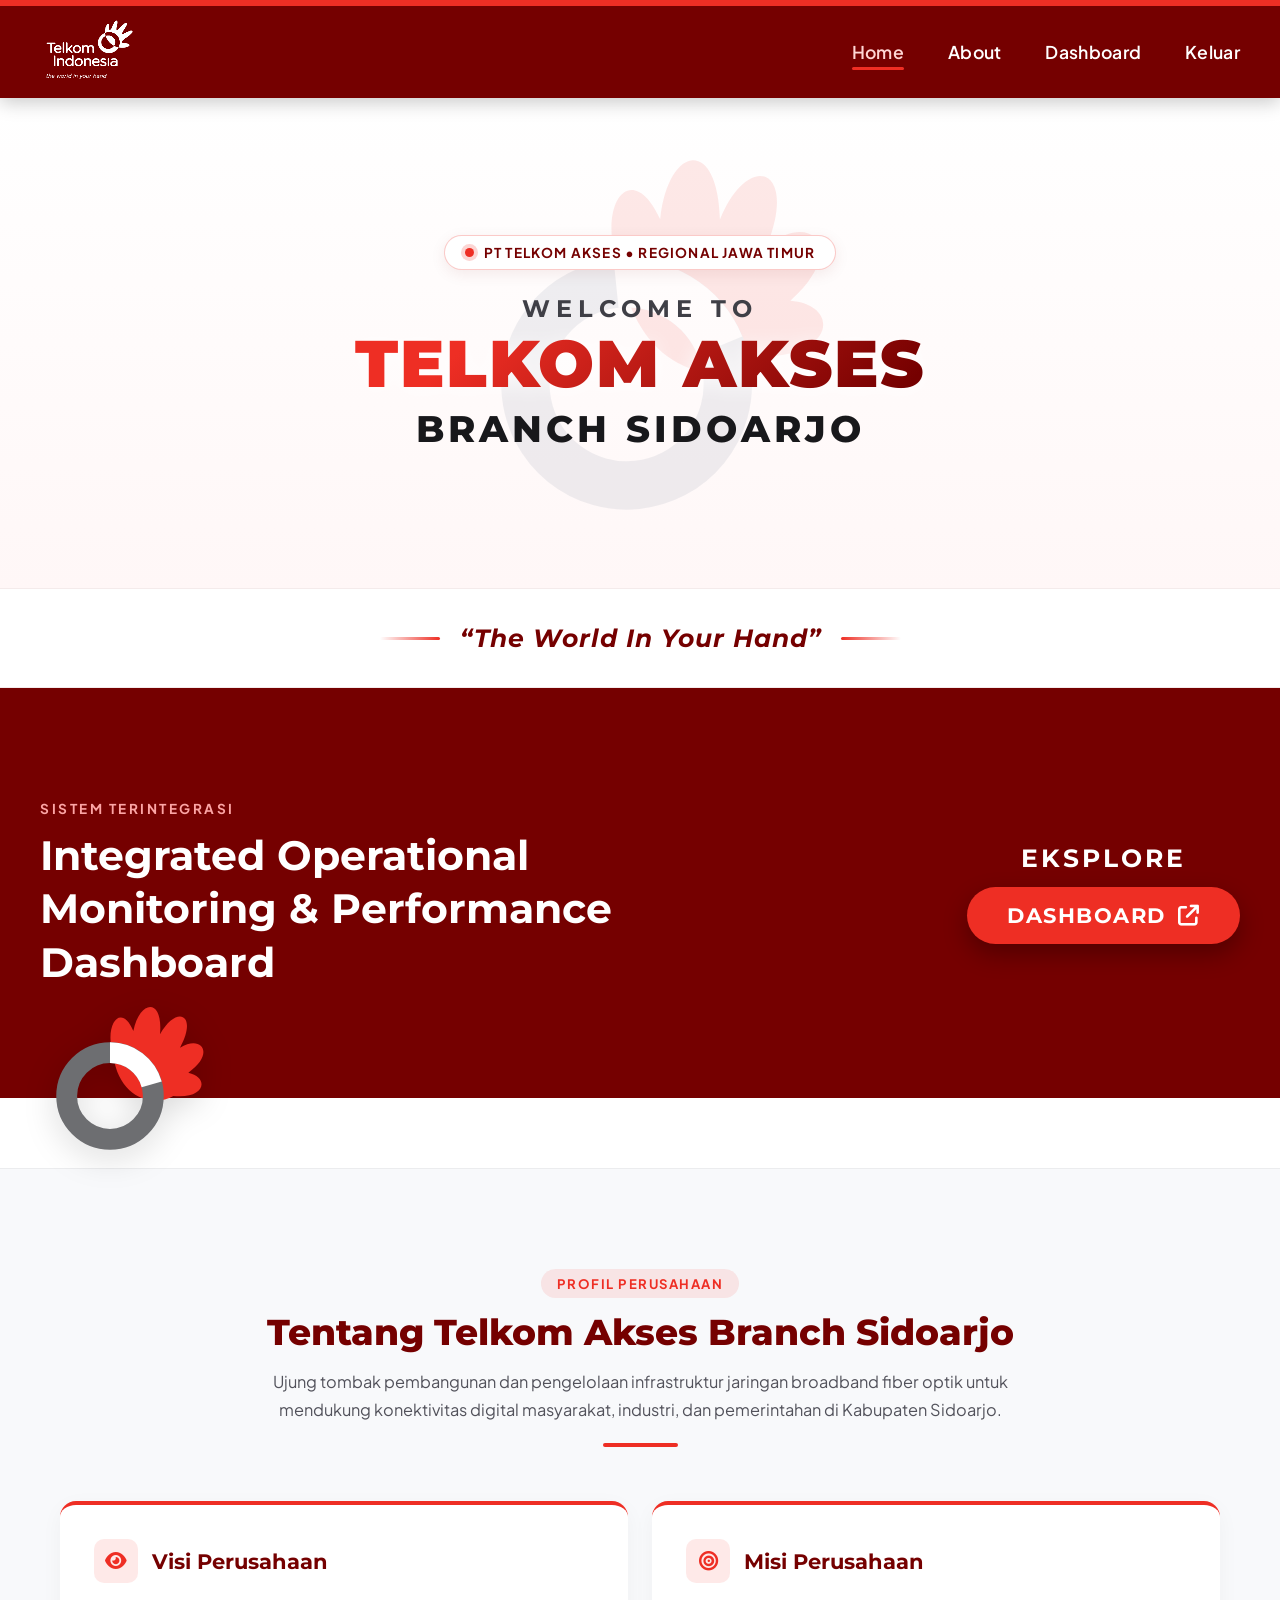
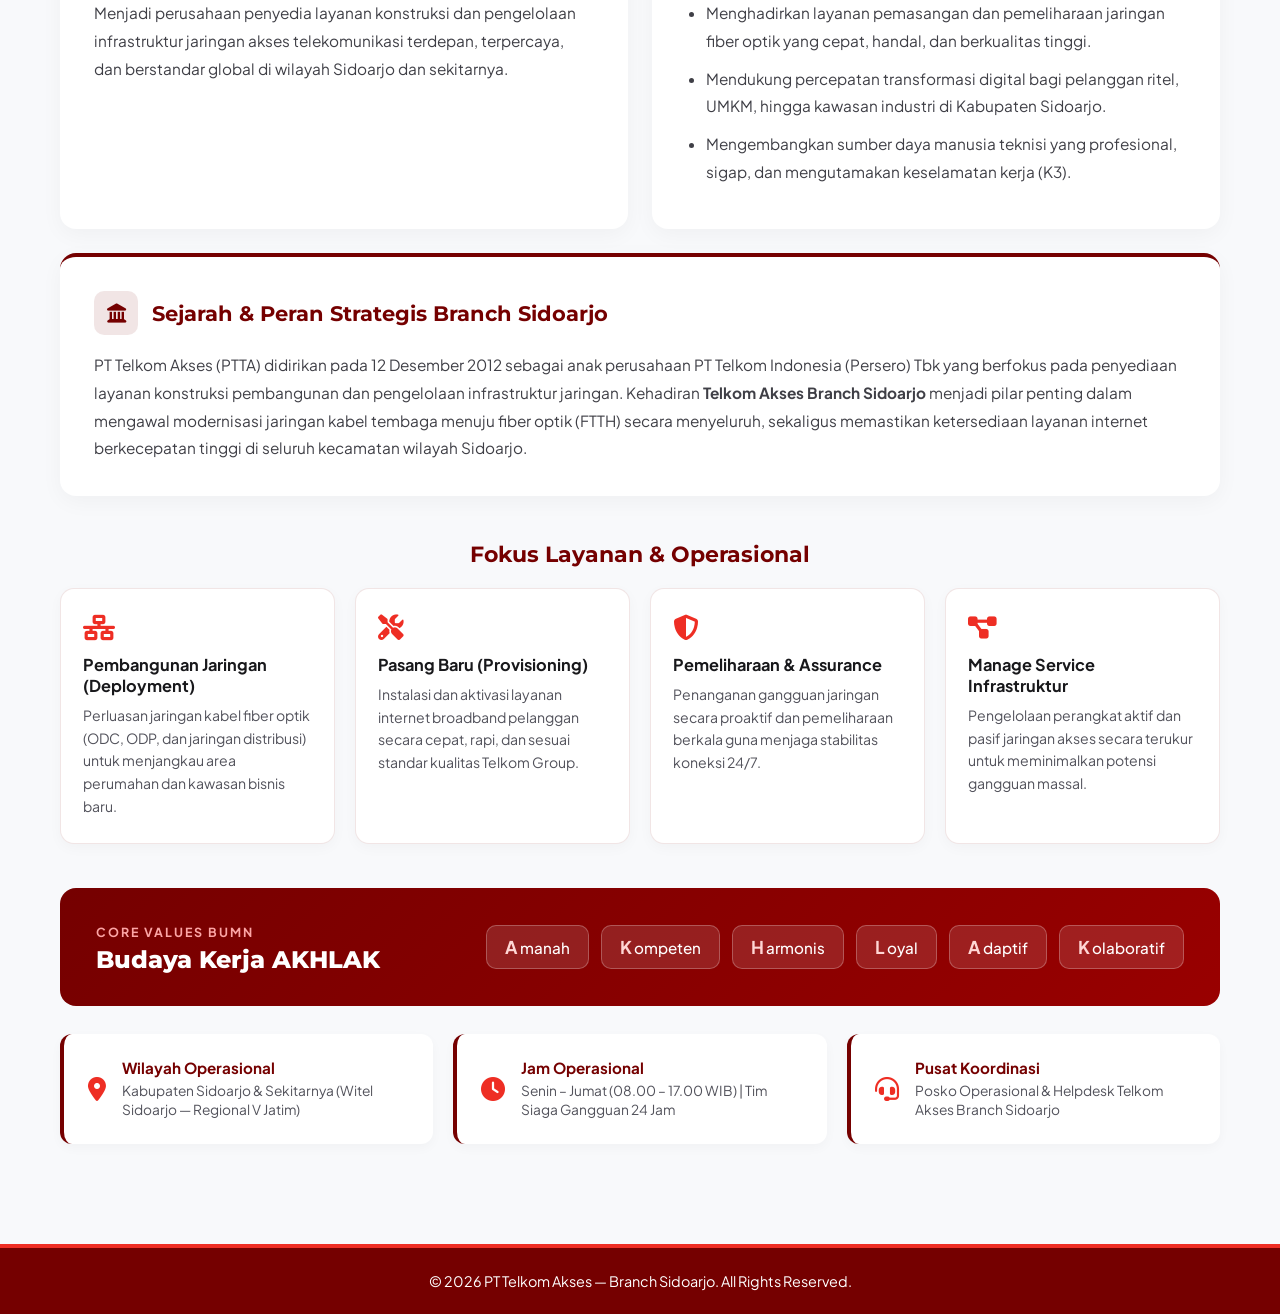
==== index.html @ b85f7bb0 "Add files via upload" ====
<!DOCTYPE html>
<html lang="id">
<head>
    <meta charset="UTF-8">
    <meta name="viewport" content="width=device-width, initial-scale=1.0">
    <title>Telkom Akses - Branch Sidoarjo</title>
    <!-- Kombinasi Font Modern & Tegas -->
    <link href="https://fonts.googleapis.com/css2?family=Montserrat:wght@600;700;800;900&family=Plus+Jakarta+Sans:ital,wght@0,400;0,500;0,600;0,700;1,500&display=swap" rel="stylesheet">
    <link rel="stylesheet" href="https://cdnjs.cloudflare.com/ajax/libs/font-awesome/6.4.0/css/all.min.css">
    <link rel="stylesheet" href="style.css">
</head>
<body>

    <!-- NAVBAR MAROON DENGAN LOGO LEBIH BESAR -->
    <header class="navbar">
        <div class="nav-container">
            <a href="#home" class="brand-logo">
                <img src="logo-putih.jpg" alt="Telkom Indonesia">
            </a>

            <nav class="nav-links">
                <a href="#home" class="nav-item active">Home</a>
                <a href="#about" class="nav-item">About</a>
                <a href="#dashboard" class="nav-item">Dashboard</a>
                <a href="#" class="nav-item btn-keluar" onclick="konfirmasiKeluar(event)">Keluar</a>
            </nav>
        </div>
    </header>

    <!-- BAGIAN 1: HOME (HERO LEBIH HIDUP + WATERMARK LOGO + SLOGAN ELEGAN) -->
    <section id="home" class="hero-section">
        <div class="hero-batik-banner">
            <!-- Latar Batik Cerah -->
            <div class="batik-light-bg"></div>
            
            <!-- Dekorasi Watermark Logo Telkom di Latar Belakang agar Tidak Sepi -->
            <div class="hero-bg-emblem" aria-hidden="true">
                <svg viewBox="0 0 200 200" xmlns="http://www.w3.org/2000/svg">
                    <path d="M95,70 C85,35 105,15 115,45 C122,12 145,10 142,48 C158,18 180,28 162,62 C185,48 198,68 170,88 C192,92 188,115 155,112 C135,125 100,115 95,70 Z" fill="#EE2E24"/>
                    <circle cx="92" cy="118" r="46" fill="none" stroke="#64748B" stroke-width="22"/>
                    <path d="M92,72 A46,46 0 0,1 136,105" fill="none" stroke="#FFFFFF" stroke-width="22"/>
                </svg>
            </div>

            <div class="hero-title-box">
                <div class="hero-pill">
                    <span class="pulse-dot"></span> PT TELKOM AKSES • REGIONAL JAWA TIMUR
                </div>
                <h1>
                    <span class="welcome-small">WELCOME TO</span>
                    <span class="company-main">TELKOM AKSES</span>
                    <span class="branch-sub">BRANCH SIDOARJO</span>
                </h1>
            </div>
        </div>

        <!-- Bar Slogan yang Lebih Berkarakter -->
        <div class="tagline-bar">
            <div class="tagline-wrapper">
                <span class="line-accent"></span>
                <p class="slogan-text">“The World In Your Hand”</p>
                <span class="line-accent"></span>
            </div>
        </div>
    </section>

    <!-- BAGIAN 2: BANNER DASHBOARD (TANPA KARTU BAWAH, SIAP DIPASANG LINK) -->
    <section id="dashboard" class="dashboard-wrapper">
        <div class="dashboard-banner">
            <div class="batik-dark-bg"></div>
            
            <div class="banner-content">
                <div class="banner-text">
                    <span class="banner-kicker">SISTEM TERINTEGRASI</span>
                    <h2>Integrated Operational<br>Monitoring &amp; Performance<br>Dashboard</h2>
                </div>

                <div class="banner-action">
                    <span class="eksplore-text">EKSPLORE</span>
                    <!-- Ganti href="#" dengan link dashboard tujuan kamu nanti -->
                    <a href="#" class="btn-dashboard-pill" onclick="klikDashboard(event)">
                        DASHBOARD <i class="fas fa-arrow-up-right-from-square"></i>
                    </a>
                </div>
            </div>

            <!-- Ikon Telkom Tanpa Background (Vektor Tajam & Transparan) -->
            <div class="floating-telkom-svg">
                <svg viewBox="0 0 210 200" xmlns="http://www.w3.org/2000/svg">
                    <!-- Jari-jari Merah -->
                    <path d="M88,78 C76,38 98,14 112,48 C120,10 148,8 144,52 C164,16 190,28 168,68 C195,52 210,76 178,98 C204,104 198,130 160,126 C135,140 95,128 88,78 Z" fill="#EE2E24"/>
                    <!-- Lingkaran Abu-abu -->
                    <circle cx="84" cy="126" r="52" fill="none" stroke="#6D6E71" stroke-width="25"/>
                    <!-- Lengkungan Putih di Bagian Irisan -->
                    <path d="M84,74 A52,52 0 0,1 134,112" fill="none" stroke="#FFFFFF" stroke-width="25"/>
                </svg>
            </div>
        </div>
    </section>

    <!-- BAGIAN 3: ABOUT (LEBIH LENGKAP & KAYA INFORMASI) -->
    <section id="about" class="about-section">
        <div class="about-container">
            <div class="about-header">
                <span class="sub-badge">PROFIL PERUSAHAAN</span>
                <h2>Tentang Telkom Akses Branch Sidoarjo</h2>
                <p class="about-lead">
                    Ujung tombak pembangunan dan pengelolaan infrastruktur jaringan broadband fiber optik untuk mendukung konektivitas digital masyarakat, industri, dan pemerintahan di Kabupaten Sidoarjo.
                </p>
                <div class="red-divider"></div>
            </div>

            <!-- Baris 1: Visi & Misi -->
            <div class="vm-grid">
                <div class="about-box">
                    <div class="box-title">
                        <div class="icon-circle"><i class="fas fa-eye"></i></div>
                        <h3>Visi Perusahaan</h3>
                    </div>
                    <p>
                        Menjadi perusahaan penyedia layanan konstruksi dan pengelolaan infrastruktur jaringan akses telekomunikasi terdepan, terpercaya, dan berstandar global di wilayah Sidoarjo dan sekitarnya.
                    </p>
                </div>

                <div class="about-box">
                    <div class="box-title">
                        <div class="icon-circle"><i class="fas fa-bullseye"></i></div>
                        <h3>Misi Perusahaan</h3>
                    </div>
                    <ul>
                        <li>Menghadirkan layanan pemasangan dan pemeliharaan jaringan fiber optik yang cepat, handal, dan berkualitas tinggi.</li>
                        <li>Mendukung percepatan transformasi digital bagi pelanggan ritel, UMKM, hingga kawasan industri di Kabupaten Sidoarjo.</li>
                        <li>Mengembangkan sumber daya manusia teknisi yang profesional, sigap, dan mengutamakan keselamatan kerja (K3).</li>
                    </ul>
                </div>
            </div>

            <!-- Baris 2: Sejarah Singkat -->
            <div class="about-box history-box">
                <div class="box-title">
                    <div class="icon-circle maroon-icon"><i class="fas fa-landmark"></i></div>
                    <h3>Sejarah &amp; Peran Strategis Branch Sidoarjo</h3>
                </div>
                <p>
                    PT Telkom Akses (PTTA) didirikan pada 12 Desember 2012 sebagai anak perusahaan PT Telkom Indonesia (Persero) Tbk yang berfokus pada penyediaan layanan konstruksi pembangunan dan pengelolaan infrastruktur jaringan. Kehadiran <strong>Telkom Akses Branch Sidoarjo</strong> menjadi pilar penting dalam mengawal modernisasi jaringan kabel tembaga menuju fiber optik (FTTH) secara menyeluruh, sekaligus memastikan ketersediaan layanan internet berkecepatan tinggi di seluruh kecamatan wilayah Sidoarjo.
                </p>
            </div>

            <!-- Baris 3: Fokus Layanan & Operasional (Tambahan Konten) -->
            <div class="services-section">
                <h3 class="sub-section-heading">Fokus Layanan &amp; Operasional</h3>
                <div class="services-grid">
                    <div class="service-card">
                        <i class="fas fa-network-wired"></i>
                        <h4>Pembangunan Jaringan (Deployment)</h4>
                        <p>Perluasan jaringan kabel fiber optik (ODC, ODP, dan jaringan distribusi) untuk menjangkau area perumahan dan kawasan bisnis baru.</p>
                    </div>
                    <div class="service-card">
                        <i class="fas fa-screwdriver-wrench"></i>
                        <h4>Pasang Baru (Provisioning)</h4>
                        <p>Instalasi dan aktivasi layanan internet broadband pelanggan secara cepat, rapi, dan sesuai standar kualitas Telkom Group.</p>
                    </div>
                    <div class="service-card">
                        <i class="fas fa-shield-halved"></i>
                        <h4>Pemeliharaan &amp; Assurance</h4>
                        <p>Penanganan gangguan jaringan secara proaktif dan pemeliharaan berkala guna menjaga stabilitas koneksi 24/7.</p>
                    </div>
                    <div class="service-card">
                        <i class="fas fa-diagram-project"></i>
                        <h4>Manage Service Infrastruktur</h4>
                        <p>Pengelolaan perangkat aktif dan pasif jaringan akses secara terukur untuk meminimalkan potensi gangguan massal.</p>
                    </div>
                </div>
            </div>

            <!-- Baris 4: Nilai Utama Budaya Kerja (AKHLAK) -->
            <div class="values-banner">
                <div class="values-title">
                    <span>CORE VALUES BUMN</span>
                    <h3>Budaya Kerja AKHLAK</h3>
                </div>
                <div class="akhlak-pills">
                    <div class="akhlak-item"><strong>A</strong>manah</div>
                    <div class="akhlak-item"><strong>K</strong>ompeten</div>
                    <div class="akhlak-item"><strong>H</strong>armonis</div>
                    <div class="akhlak-item"><strong>L</strong>oyal</div>
                    <div class="akhlak-item"><strong>A</strong>daptif</div>
                    <div class="akhlak-item"><strong>K</strong>olaboratif</div>
                </div>
            </div>

            <!-- Baris 5: Informasi Kantor Branch -->
            <div class="info-cards-row">
                <div class="info-mini-card">
                    <i class="fas fa-map-marker-alt"></i>
                    <div>
                        <h4>Wilayah Operasional</h4>
                        <p>Kabupaten Sidoarjo &amp; Sekitarnya (Witel Sidoarjo — Regional V Jatim)</p>
                    </div>
                </div>
                <div class="info-mini-card">
                    <i class="fas fa-clock"></i>
                    <div>
                        <h4>Jam Operasional</h4>
                        <p>Senin – Jumat (08.00 – 17.00 WIB) | Tim Siaga Gangguan 24 Jam</p>
                    </div>
                </div>
                <div class="info-mini-card">
                    <i class="fas fa-headset"></i>
                    <div>
                        <h4>Pusat Koordinasi</h4>
                        <p>Posko Operasional &amp; Helpdesk Telkom Akses Branch Sidoarjo</p>
                    </div>
                </div>
            </div>
        </div>
    </section>

    <!-- FOOTER -->
    <footer class="footer">
        <p>&copy; 2026 PT Telkom Akses — Branch Sidoarjo. All Rights Reserved.</p>
    </footer>

    <script src="script.js"></script>
</body>
</html>
---- style.css ----
:root {
    --merah-telkom: #EE2E24;
    --maroon-gelap: #750000;
    --putih: #FFFFFF;
    --hitam-teks: #18181B;
    --abu-bg: #F8F9FB;
}

* {
    margin: 0;
    padding: 0;
    box-sizing: border-box;
    font-family: 'Plus Jakarta Sans', sans-serif;
}

html {
    scroll-behavior: smooth;
}

body {
    background-color: var(--putih);
    color: var(--hitam-teks);
    overflow-x: hidden;
}

/* ================= NAVBAR (LOGO KIRI DIPERBESAR) ================= */
.navbar {
    position: fixed;
    top: 0;
    left: 0;
    width: 100%;
    height: 98px;
    background-color: var(--maroon-gelap);
    border-top: 6px solid var(--merah-telkom);
    z-index: 1000;
    box-shadow: 0 4px 18px rgba(0, 0, 0, 0.22);
}

.nav-container {
    max-width: 1320px;
    height: 100%;
    margin: 0 auto;
    padding: 0 40px;
    display: flex;
    justify-content: space-between;
    align-items: center;
}

.brand-logo img {
    height: 65px;             /* Sesuaikan tinggi logo di navbar */
    width: 140px;             /* Batasi lebar kotak logo */
    object-fit: cover;        /* Mengunci ukuran agar proporsional */
    object-position: left top;/* Mengambil sisi kiri atas (memotong bagian bawah/slogan) */
    display: block;
    mix-blend-mode: screen;
    filter: contrast(160%);
}

.brand-logo img {
    height: 76px;
    width: auto;
    display: block;
    mix-blend-mode: screen;
    filter: contrast(160%);
}

.nav-links {
    display: flex;
    align-items: center;
    gap: 44px;
}

.nav-item {
    text-decoration: none;
    color: var(--putih);
    font-size: 1.1rem;
    font-weight: 600;
    letter-spacing: 0.3px;
    transition: all 0.25s ease;
    position: relative;
}

.nav-item:hover,
.nav-item.active {
    color: #FFD6D4;
}

.nav-item.active::after {
    content: '';
    position: absolute;
    bottom: -7px;
    left: 0;
    width: 100%;
    height: 3px;
    background-color: var(--merah-telkom);
    border-radius: 2px;
}

/* ================= BAGIAN 1: HERO (LEBIH BERKARAKTER & TIDAK SEPI) ================= */
.hero-section {
    padding-top: 98px;
}

.hero-batik-banner {
    position: relative;
    width: 100%;
    min-height: 490px;
    display: flex;
    align-items: center;
    justify-content: center;
    text-align: center;
    background: linear-gradient(180deg, #FFFFFF 0%, #FFF7F7 100%);
    overflow: hidden;
    padding: 50px 24px;
}

/* Latar Batik Transparan */
.batik-light-bg {
    position: absolute;
    inset: 0;
    background-image: url('batik.jpg');
    background-size: 400px;
    background-repeat: repeat;
    opacity: 0.16;
    filter: sepia(100%) hue-rotate(-50deg) saturate(350%);
    pointer-events: none;
}

/* Watermark Ikon Telkom di Tengah Belakang Hero agar Tidak Sepi */
.hero-bg-emblem {
    position: absolute;
    width: 440px;
    height: 440px;
    opacity: 0.1;
    pointer-events: none;
    z-index: 1;
    transform: rotate(-6deg);
}

.hero-bg-emblem svg {
    width: 100%;
    height: 100%;
}

.hero-title-box {
    position: relative;
    z-index: 2;
    max-width: 920px;
}

.hero-pill {
    display: inline-flex;
    align-items: center;
    gap: 10px;
    background-color: var(--putih);
    border: 1.5px solid rgba(238, 46, 36, 0.25);
    color: var(--maroon-gelap);
    padding: 8px 20px;
    border-radius: 50px;
    font-size: 0.85rem;
    font-weight: 700;
    letter-spacing: 1.2px;
    margin-bottom: 24px;
    box-shadow: 0 4px 15px rgba(117, 0, 0, 0.08);
}

.pulse-dot {
    width: 9px;
    height: 9px;
    background-color: var(--merah-telkom);
    border-radius: 50%;
    box-shadow: 0 0 0 4px rgba(238, 46, 36, 0.2);
}

.hero-title-box h1 {
    display: flex;
    flex-direction: column;
    align-items: center;
    gap: 4px;
}

.welcome-small {
    font-family: 'Montserrat', sans-serif;
    font-size: 1.5rem;
    font-weight: 700;
    letter-spacing: 6px;
    color: #3F3F46;
}

.company-main {
    font-family: 'Montserrat', sans-serif;
    font-size: 4.1rem;
    font-weight: 900;
    letter-spacing: 2px;
    line-height: 1.1;
    background: linear-gradient(135deg, var(--merah-telkom) 20%, var(--maroon-gelap) 95%);
    -webkit-background-clip: text;
    background-clip: text;
    -webkit-text-fill-color: transparent;
    filter: drop-shadow(0 2px 10px rgba(255, 255, 255, 0.8));
}

.branch-sub {
    font-family: 'Montserrat', sans-serif;
    font-size: 2.3rem;
    font-weight: 800;
    letter-spacing: 4px;
    color: #18181B;
    margin-top: 2px;
}

/* Slogan Bar yang Lebih Stylish */
.tagline-bar {
    background-color: var(--putih);
    padding: 34px 20px;
    border-top: 1px solid rgba(117, 0, 0, 0.08);
    border-bottom: 1px solid rgba(117, 0, 0, 0.08);
}

.tagline-wrapper {
    display: flex;
    align-items: center;
    justify-content: center;
    gap: 20px;
}

.line-accent {
    width: 60px;
    height: 3px;
    background: linear-gradient(90deg, transparent, var(--merah-telkom));
    border-radius: 2px;
}

.line-accent:last-child {
    background: linear-gradient(90deg, var(--merah-telkom), transparent);
}

.slogan-text {
    font-family: 'Montserrat', sans-serif;
    font-size: 1.55rem;
    font-weight: 700;
    font-style: italic;
    color: var(--maroon-gelap);
    letter-spacing: 1px;
}

/* ================= BAGIAN 2: BANNER DASHBOARD (TANPA KARTU BAWAH) ================= */
.dashboard-wrapper {
    position: relative;
    background-color: var(--putih);
    padding-bottom: 70px;
}

.dashboard-banner {
    position: relative;
    width: 100%;
    min-height: 410px;
    background-color: var(--maroon-gelap);
    display: flex;
    align-items: center;
    padding: 60px 40px;
    overflow: visible;
}

.batik-dark-bg {
    position: absolute;
    inset: 0;
    background-image: url('batik.jpg');
    background-size: 420px;
    background-repeat: repeat;
    opacity: 0.22;
    filter: sepia(100%) hue-rotate(-50deg) saturate(500%) contrast(120%);
    mix-blend-mode: luminosity;
    pointer-events: none;
}

.banner-content {
    position: relative;
    z-index: 2;
    max-width: 1200px;
    width: 100%;
    margin: 0 auto;
    display: flex;
    justify-content: space-between;
    align-items: center;
    gap: 40px;
}

.banner-kicker {
    display: inline-block;
    color: #FCA5A5;
    font-size: 0.85rem;
    font-weight: 700;
    letter-spacing: 2.5px;
    margin-bottom: 12px;
}

.banner-text h2 {
    font-family: 'Montserrat', sans-serif;
    color: var(--putih);
    font-size: 2.55rem;
    font-weight: 700;
    line-height: 1.3;
}

.banner-action {
    display: flex;
    flex-direction: column;
    align-items: center;
    gap: 14px;
    flex-shrink: 0;
}

.eksplore-text {
    font-family: 'Montserrat', sans-serif;
    color: var(--putih);
    font-size: 1.55rem;
    font-weight: 700;
    letter-spacing: 3px;
}

.btn-dashboard-pill {
    text-decoration: none;
    background-color: var(--merah-telkom);
    color: var(--putih);
    padding: 16px 40px;
    border-radius: 50px;
    font-family: 'Montserrat', sans-serif;
    font-size: 1.3rem;
    font-weight: 700;
    letter-spacing: 1.5px;
    display: inline-flex;
    align-items: center;
    gap: 12px;
    box-shadow: 0 10px 25px rgba(0, 0, 0, 0.3);
    transition: transform 0.25s ease, background-color 0.25s ease;
}

.btn-dashboard-pill:hover {
    background-color: #ff3b30;
    transform: translateY(-3px) scale(1.03);
}

/* Ikon Telkom Tanpa Background (Vektor Tajam) */
.floating-telkom-svg {
    position: absolute;
    left: 40px;
    bottom: -68px;
    width: 175px;
    height: 175px;
    z-index: 5;
    pointer-events: none;
    filter: drop-shadow(0 8px 16px rgba(0, 0, 0, 0.15));
}

/* ================= BAGIAN 3: ABOUT (LENGKAP & TERSTRUKTUR) ================= */
.about-section {
    background-color: var(--abu-bg);
    padding: 100px 24px;
    border-top: 1px solid rgba(0, 0, 0, 0.05);
}

.about-container {
    max-width: 1160px;
    margin: 0 auto;
}

.about-header {
    text-align: center;
    margin-bottom: 54px;
}

.sub-badge {
    display: inline-block;
    background-color: rgba(238, 46, 36, 0.1);
    color: var(--merah-telkom);
    font-size: 0.82rem;
    font-weight: 700;
    padding: 6px 16px;
    border-radius: 50px;
    letter-spacing: 1.5px;
    margin-bottom: 12px;
}

.about-header h2 {
    font-family: 'Montserrat', sans-serif;
    font-size: 2.25rem;
    color: var(--maroon-gelap);
    font-weight: 800;
    margin-bottom: 14px;
}

.about-lead {
    max-width: 740px;
    margin: 0 auto;
    color: #52525B;
    font-size: 1.02rem;
    line-height: 1.7;
}

.red-divider {
    width: 75px;
    height: 4px;
    background-color: var(--merah-telkom);
    margin: 20px auto 0;
    border-radius: 2px;
}

.vm-grid {
    display: grid;
    grid-template-columns: repeat(2, 1fr);
    gap: 24px;
    margin-bottom: 24px;
}

.about-box {
    background-color: var(--putih);
    padding: 34px;
    border-radius: 16px;
    border-top: 4px solid var(--merah-telkom);
    box-shadow: 0 6px 22px rgba(0, 0, 0, 0.04);
}

.history-box {
    border-top-color: var(--maroon-gelap);
    margin-bottom: 44px;
}

.box-title {
    display: flex;
    align-items: center;
    gap: 14px;
    margin-bottom: 16px;
}

.icon-circle {
    width: 44px;
    height: 44px;
    border-radius: 10px;
    background-color: rgba(238, 46, 36, 0.1);
    color: var(--merah-telkom);
    display: flex;
    align-items: center;
    justify-content: center;
    font-size: 1.2rem;
    flex-shrink: 0;
}

.icon-circle.maroon-icon {
    background-color: rgba(117, 0, 0, 0.1);
    color: var(--maroon-gelap);
}

.box-title h3 {
    font-family: 'Montserrat', sans-serif;
    font-size: 1.3rem;
    font-weight: 700;
    color: var(--maroon-gelap);
}

.about-box p,
.about-box ul {
    color: #3F3F46;
    line-height: 1.8;
    font-size: 0.96rem;
}

.about-box ul {
    padding-left: 20px;
}

.about-box ul li {
    margin-bottom: 10px;
}

/* Fokus Layanan */
.services-section {
    margin-bottom: 44px;
}

.sub-section-heading {
    font-family: 'Montserrat', sans-serif;
    font-size: 1.4rem;
    font-weight: 700;
    color: var(--maroon-gelap);
    margin-bottom: 20px;
    text-align: center;
}

.services-grid {
    display: grid;
    grid-template-columns: repeat(4, 1fr);
    gap: 20px;
}

.service-card {
    background-color: var(--putih);
    padding: 26px 22px;
    border-radius: 14px;
    border: 1px solid rgba(117, 0, 0, 0.1);
    box-shadow: 0 4px 14px rgba(0, 0, 0, 0.03);
    transition: transform 0.25s ease, border-color 0.25s ease;
}

.service-card:hover {
    transform: translateY(-5px);
    border-color: var(--merah-telkom);
}

.service-card i {
    font-size: 1.6rem;
    color: var(--merah-telkom);
    margin-bottom: 14px;
}

.service-card h4 {
    font-size: 1.02rem;
    font-weight: 700;
    color: var(--hitam-teks);
    margin-bottom: 8px;
}

.service-card p {
    font-size: 0.88rem;
    color: #52525B;
    line-height: 1.6;
}

/* Banner Nilai Budaya AKHLAK */
.values-banner {
    background: linear-gradient(135deg, var(--maroon-gelap) 0%, #990000 100%);
    border-radius: 16px;
    padding: 32px 36px;
    margin-bottom: 28px;
    display: flex;
    justify-content: space-between;
    align-items: center;
    flex-wrap: wrap;
    gap: 24px;
    color: var(--putih);
}

.values-title span {
    font-size: 0.78rem;
    font-weight: 700;
    letter-spacing: 2px;
    color: #FCA5A5;
}

.values-title h3 {
    font-family: 'Montserrat', sans-serif;
    font-size: 1.5rem;
    font-weight: 800;
    margin-top: 4px;
}

.akhlak-pills {
    display: flex;
    flex-wrap: wrap;
    gap: 12px;
}

.akhlak-item {
    background-color: rgba(255, 255, 255, 0.12);
    border: 1px solid rgba(255, 255, 255, 0.25);
    padding: 10px 18px;
    border-radius: 10px;
    font-size: 0.95rem;
    font-weight: 500;
}

.akhlak-item strong {
    color: #FFD6D4;
    font-size: 1.1rem;
    margin-right: 2px;
}

/* Info Kantor */
.info-cards-row {
    display: grid;
    grid-template-columns: repeat(3, 1fr);
    gap: 20px;
}

.info-mini-card {
    background-color: var(--putih);
    padding: 24px;
    border-radius: 12px;
    display: flex;
    align-items: center;
    gap: 16px;
    border-left: 4px solid var(--maroon-gelap);
    box-shadow: 0 4px 12px rgba(0, 0, 0, 0.03);
}

.info-mini-card i {
    font-size: 1.5rem;
    color: var(--merah-telkom);
}

.info-mini-card h4 {
    font-size: 0.95rem;
    color: var(--maroon-gelap);
    margin-bottom: 4px;
}

.info-mini-card p {
    font-size: 0.86rem;
    color: #52525B;
    line-height: 1.4;
}

/* ================= FOOTER ================= */
.footer {
    background-color: var(--maroon-gelap);
    color: var(--putih);
    text-align: center;
    padding: 24px;
    font-size: 0.9rem;
    border-top: 4px solid var(--merah-telkom);
}

/* ================= RESPONSIVE LAYAR KECIL ================= */
@media (max-width: 960px) {
    .services-grid {
        grid-template-columns: repeat(2, 1fr);
    }
}

@media (max-width: 768px) {
    .navbar {
        height: 80px;
    }
    .brand-logo img {
        height: 54px;
    }
    .nav-container {
        padding: 0 20px;
    }
    .nav-links {
        gap: 18px;
    }
    .nav-item {
        font-size: 0.92rem;
    }
    .hero-section {
        padding-top: 80px;
    }
    .welcome-small {
        font-size: 1.1rem;
    }
    .company-main {
        font-size: 2.5rem;
    }
    .branch-sub {
        font-size: 1.4rem;
    }
    .banner-content {
        flex-direction: column;
        text-align: center;
    }
    .banner-text h2 {
        font-size: 1.8rem;
    }
    .floating-telkom-svg {
        width: 115px;
        height: 115px;
        bottom: -45px;
        left: 20px;
    }
    .vm-grid,
    .services-grid,
    .info-cards-row {
        grid-template-columns: 1fr;
    }
}
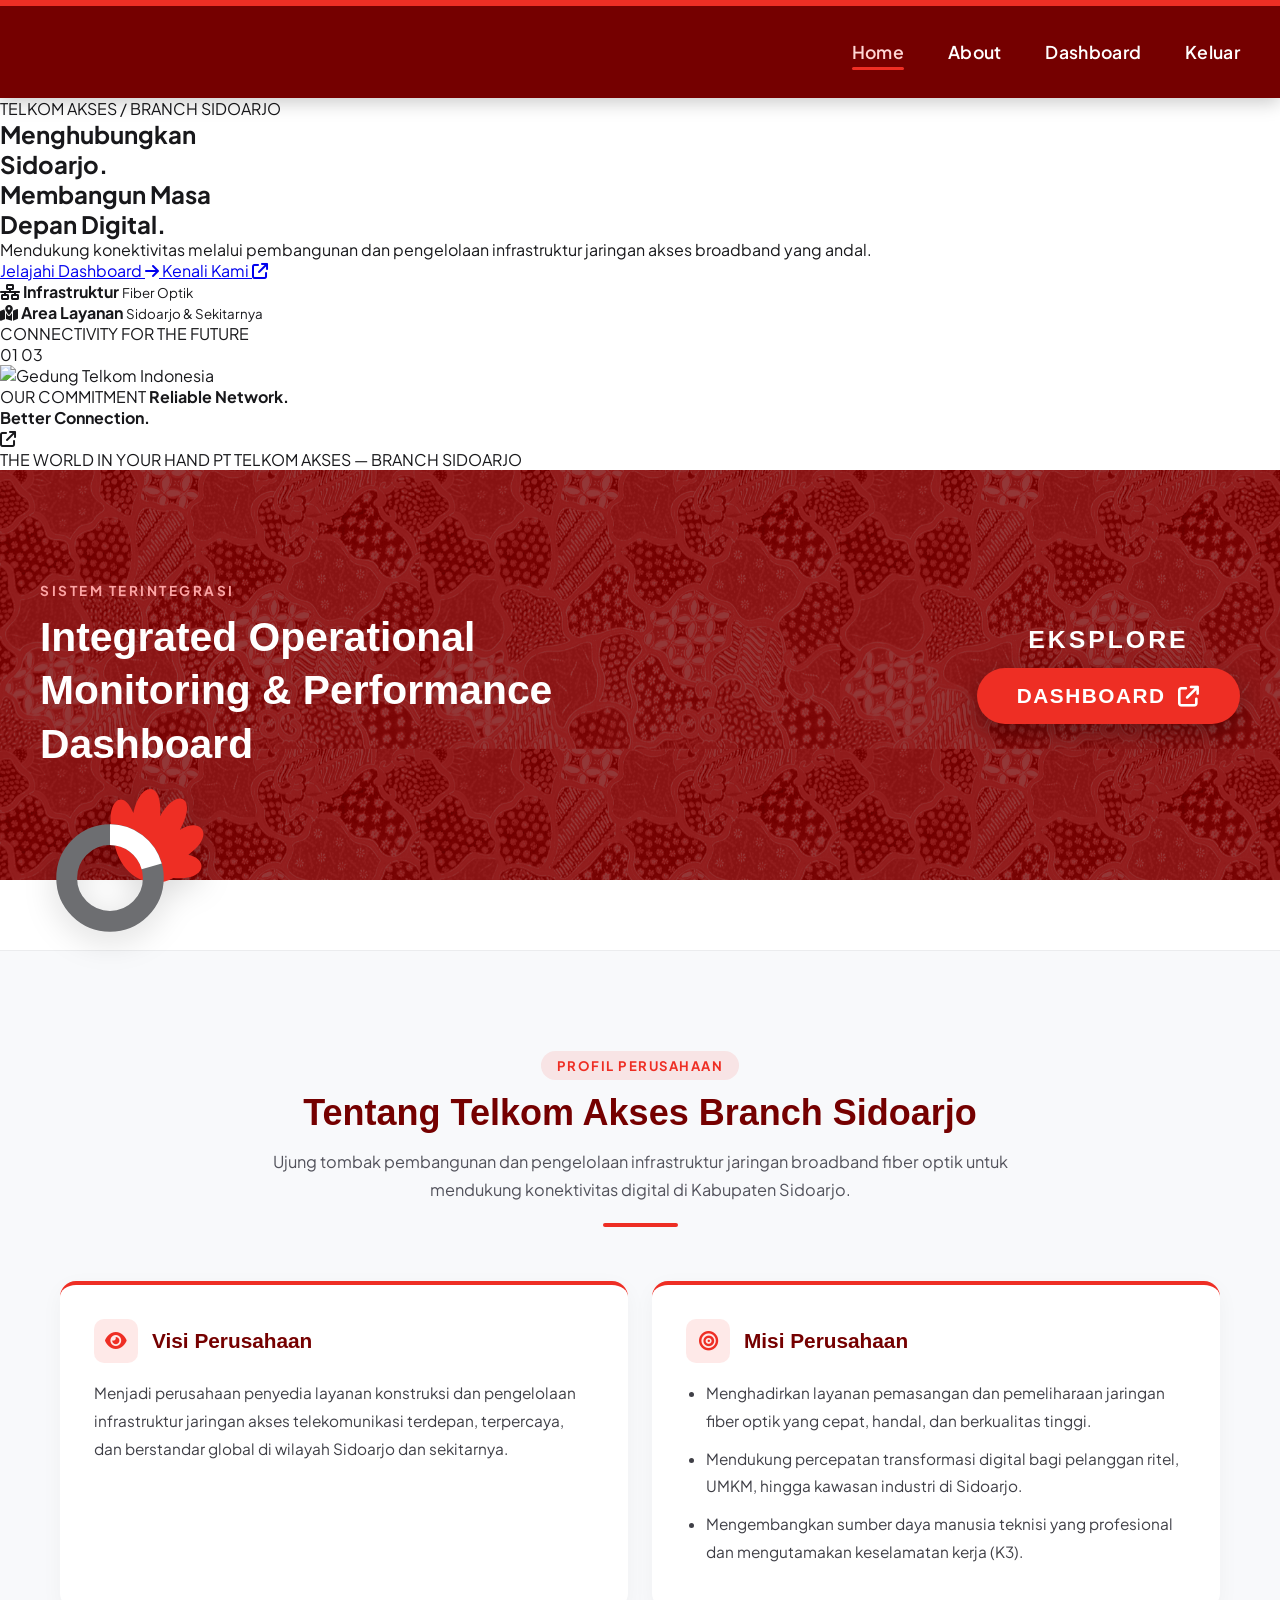
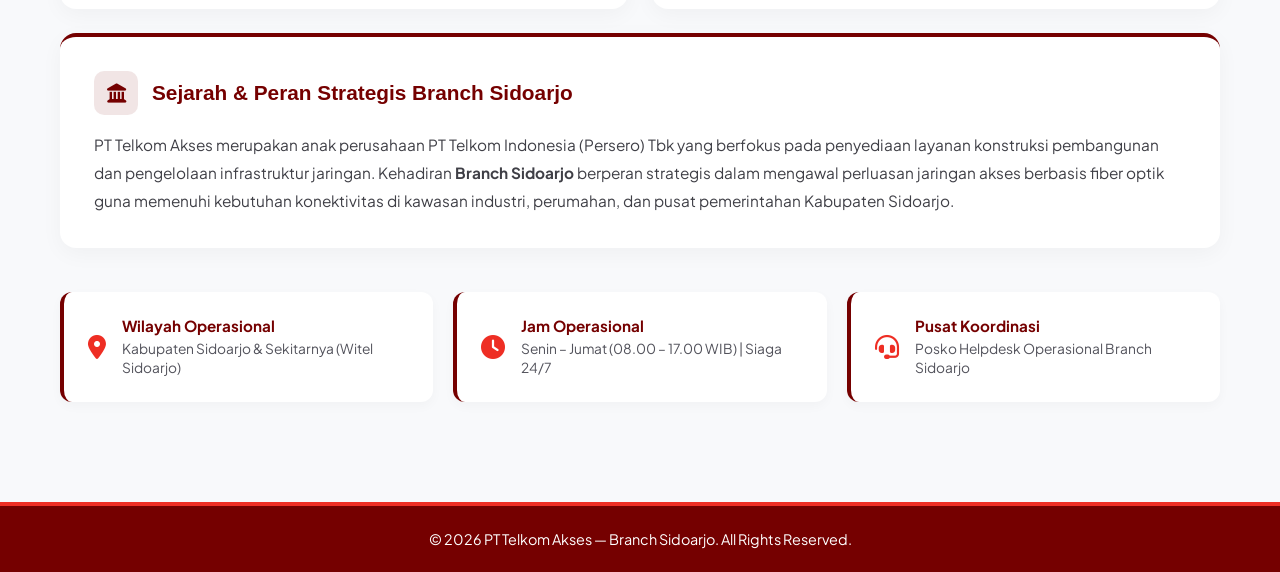
==== commit 33055b2a: "index.html" ====
--- a/index.html
+++ b/index.html
@@ -1,226 +1,403 @@
+
 <!DOCTYPE html>
 <html lang="id">
 <head>
     <meta charset="UTF-8">
     <meta name="viewport" content="width=device-width, initial-scale=1.0">
     <title>Telkom Akses - Branch Sidoarjo</title>
-    <!-- Kombinasi Font Modern & Tegas -->
-    <link href="https://fonts.googleapis.com/css2?family=Montserrat:wght@600;700;800;900&family=Plus+Jakarta+Sans:ital,wght@0,400;0,500;0,600;0,700;1,500&display=swap" rel="stylesheet">
+
+    <link href="https://fonts.googleapis.com/css2?family=Plus+Jakarta+Sans:wght@400;500;600;700;800&display=swap" rel="stylesheet">
+
     <link rel="stylesheet" href="https://cdnjs.cloudflare.com/ajax/libs/font-awesome/6.4.0/css/all.min.css">
+
     <link rel="stylesheet" href="style.css">
 </head>
+
 <body>
 
-    <!-- NAVBAR MAROON DENGAN LOGO LEBIH BESAR -->
-    <header class="navbar">
-        <div class="nav-container">
-            <a href="#home" class="brand-logo">
-                <img src="logo-putih.jpg" alt="Telkom Indonesia">
-            </a>
-
-            <nav class="nav-links">
-                <a href="#home" class="nav-item active">Home</a>
-                <a href="#about" class="nav-item">About</a>
-                <a href="#dashboard" class="nav-item">Dashboard</a>
-                <a href="#" class="nav-item btn-keluar" onclick="konfirmasiKeluar(event)">Keluar</a>
-            </nav>
-        </div>
-    </header>
-
-    <!-- BAGIAN 1: HOME (HERO LEBIH HIDUP + WATERMARK LOGO + SLOGAN ELEGAN) -->
-    <section id="home" class="hero-section">
-        <div class="hero-batik-banner">
-            <!-- Latar Batik Cerah -->
-            <div class="batik-light-bg"></div>
-            
-            <!-- Dekorasi Watermark Logo Telkom di Latar Belakang agar Tidak Sepi -->
-            <div class="hero-bg-emblem" aria-hidden="true">
-                <svg viewBox="0 0 200 200" xmlns="http://www.w3.org/2000/svg">
-                    <path d="M95,70 C85,35 105,15 115,45 C122,12 145,10 142,48 C158,18 180,28 162,62 C185,48 198,68 170,88 C192,92 188,115 155,112 C135,125 100,115 95,70 Z" fill="#EE2E24"/>
-                    <circle cx="92" cy="118" r="46" fill="none" stroke="#64748B" stroke-width="22"/>
-                    <path d="M92,72 A46,46 0 0,1 136,105" fill="none" stroke="#FFFFFF" stroke-width="22"/>
-                </svg>
-            </div>
-
-            <div class="hero-title-box">
-                <div class="hero-pill">
-                    <span class="pulse-dot"></span> PT TELKOM AKSES • REGIONAL JAWA TIMUR
-                </div>
-                <h1>
-                    <span class="welcome-small">WELCOME TO</span>
-                    <span class="company-main">TELKOM AKSES</span>
-                    <span class="branch-sub">BRANCH SIDOARJO</span>
-                </h1>
-            </div>
-        </div>
-
-        <!-- Bar Slogan yang Lebih Berkarakter -->
-        <div class="tagline-bar">
-            <div class="tagline-wrapper">
-                <span class="line-accent"></span>
-                <p class="slogan-text">“The World In Your Hand”</p>
-                <span class="line-accent"></span>
-            </div>
-        </div>
-    </section>
-
-    <!-- BAGIAN 2: BANNER DASHBOARD (TANPA KARTU BAWAH, SIAP DIPASANG LINK) -->
-    <section id="dashboard" class="dashboard-wrapper">
-        <div class="dashboard-banner">
-            <div class="batik-dark-bg"></div>
-            
-            <div class="banner-content">
-                <div class="banner-text">
-                    <span class="banner-kicker">SISTEM TERINTEGRASI</span>
-                    <h2>Integrated Operational<br>Monitoring &amp; Performance<br>Dashboard</h2>
-                </div>
-
-                <div class="banner-action">
-                    <span class="eksplore-text">EKSPLORE</span>
-                    <!-- Ganti href="#" dengan link dashboard tujuan kamu nanti -->
-                    <a href="#" class="btn-dashboard-pill" onclick="klikDashboard(event)">
-                        DASHBOARD <i class="fas fa-arrow-up-right-from-square"></i>
-                    </a>
-                </div>
-            </div>
-
-            <!-- Ikon Telkom Tanpa Background (Vektor Tajam & Transparan) -->
-            <div class="floating-telkom-svg">
-                <svg viewBox="0 0 210 200" xmlns="http://www.w3.org/2000/svg">
-                    <!-- Jari-jari Merah -->
-                    <path d="M88,78 C76,38 98,14 112,48 C120,10 148,8 144,52 C164,16 190,28 168,68 C195,52 210,76 178,98 C204,104 198,130 160,126 C135,140 95,128 88,78 Z" fill="#EE2E24"/>
-                    <!-- Lingkaran Abu-abu -->
-                    <circle cx="84" cy="126" r="52" fill="none" stroke="#6D6E71" stroke-width="25"/>
-                    <!-- Lengkungan Putih di Bagian Irisan -->
-                    <path d="M84,74 A52,52 0 0,1 134,112" fill="none" stroke="#FFFFFF" stroke-width="25"/>
-                </svg>
-            </div>
-        </div>
-    </section>
-
-    <!-- BAGIAN 3: ABOUT (LEBIH LENGKAP & KAYA INFORMASI) -->
-    <section id="about" class="about-section">
-        <div class="about-container">
-            <div class="about-header">
-                <span class="sub-badge">PROFIL PERUSAHAAN</span>
-                <h2>Tentang Telkom Akses Branch Sidoarjo</h2>
-                <p class="about-lead">
-                    Ujung tombak pembangunan dan pengelolaan infrastruktur jaringan broadband fiber optik untuk mendukung konektivitas digital masyarakat, industri, dan pemerintahan di Kabupaten Sidoarjo.
+<!-- NAVBAR -->
+<header class="navbar">
+    <div class="nav-container">
+
+        <a href="#home" class="brand-logo-cropped" aria-label="Telkom Indonesia"></a>
+
+        <nav class="nav-links">
+            <a href="#home" class="nav-item active">Home</a>
+            <a href="#about" class="nav-item">About</a>
+            <a href="#dashboard" class="nav-item">Dashboard</a>
+            <a href="#" class="nav-item btn-keluar" onclick="konfirmasiKeluar(event)">Keluar</a>
+        </nav>
+
+    </div>
+</header>
+
+<!-- HOME / HERO -->
+<section id="home" class="hero-section">
+
+    <div class="hero-batik-bg"></div>
+    <div class="hero-orb hero-orb-one"></div>
+    <div class="hero-orb hero-orb-two"></div>
+
+    <div class="hero-main">
+
+        <!-- TEXT LEFT -->
+        <div class="hero-copy">
+
+            <div class="hero-eyebrow">
+                <span class="eyebrow-dot"></span>
+                TELKOM AKSES
+                <span class="eyebrow-divider">/</span>
+                BRANCH SIDOARJO
+            </div>
+
+            <h1 class="hero-title">
+                Menghubungkan<br>
+                <span class="hero-title-red">Sidoarjo.</span><br>
+                Membangun Masa<br class="desktop-break">
+                Depan Digital.
+            </h1>
+
+            <p class="hero-description">
+                Mendukung konektivitas melalui pembangunan dan
+                pengelolaan infrastruktur jaringan akses broadband
+                yang andal.
+            </p>
+
+            <div class="hero-actions">
+
+                <a href="#dashboard" class="hero-btn-primary">
+                    Jelajahi Dashboard
+                    <i class="fas fa-arrow-right"></i>
+                </a>
+
+                <a href="#about" class="hero-btn-secondary">
+                    Kenali Kami
+                    <i class="fas fa-arrow-up-right-from-square"></i>
+                </a>
+
+            </div>
+
+            <div class="hero-highlights">
+
+                <div class="hero-highlight">
+                    <span class="highlight-icon">
+                        <i class="fas fa-network-wired"></i>
+                    </span>
+
+                    <span>
+                        <strong>Infrastruktur</strong>
+                        <small>Fiber Optik</small>
+                    </span>
+                </div>
+
+                <span class="highlight-separator"></span>
+
+                <div class="hero-highlight">
+                    <span class="highlight-icon">
+                        <i class="fas fa-map-location-dot"></i>
+                    </span>
+
+                    <span>
+                        <strong>Area Layanan</strong>
+                        <small>Sidoarjo &amp; Sekitarnya</small>
+                    </span>
+                </div>
+
+            </div>
+
+        </div>
+
+        <!-- BUILDING RIGHT -->
+        <div class="hero-visual">
+
+            <div class="visual-top-label">
+                <span class="visual-label-mark"></span>
+                CONNECTIVITY FOR THE FUTURE
+            </div>
+
+            <div class="visual-index">
+                01 <span></span> 03
+            </div>
+
+            <div class="building-frame">
+                <img src="gedung-telkom.jpg"
+                     alt="Gedung Telkom Indonesia">
+            </div>
+
+            <div class="visual-caption">
+
+                <div>
+                    <span class="caption-overline">
+                        OUR COMMITMENT
+                    </span>
+
+                    <strong>
+                        Reliable Network.<br>
+                        Better Connection.
+                    </strong>
+                </div>
+
+                <span class="caption-arrow">
+                    <i class="fas fa-arrow-up-right-from-square"></i>
+                </span>
+
+            </div>
+
+        </div>
+
+    </div>
+
+    <!-- BOTTOM LINE -->
+    <div class="hero-bottomline">
+
+        <span class="bottomline-rule"></span>
+
+        <span>THE WORLD IN YOUR HAND</span>
+
+        <span class="bottomline-note">
+            PT TELKOM AKSES — BRANCH SIDOARJO
+        </span>
+
+    </div>
+
+</section>
+
+<!-- DASHBOARD -->
+<section id="dashboard" class="dashboard-wrapper">
+
+    <div class="dashboard-banner">
+
+        <div class="batik-dark-bg"></div>
+
+        <div class="banner-content">
+
+            <div class="banner-text">
+
+                <span class="banner-kicker">
+                    SISTEM TERINTEGRASI
+                </span>
+
+                <h2>
+                    Integrated Operational<br>
+                    Monitoring &amp; Performance<br>
+                    Dashboard
+                </h2>
+
+            </div>
+
+            <div class="banner-action">
+
+                <span class="eksplore-text">
+                    EKSPLORE
+                </span>
+
+                <a href="#" class="btn-dashboard-pill"
+                   onclick="klikDashboard(event)">
+
+                    DASHBOARD
+                    <i class="fas fa-arrow-up-right-from-square"></i>
+
+                </a>
+
+            </div>
+
+        </div>
+
+        <div class="floating-telkom-svg">
+
+            <svg viewBox="0 0 210 200"
+                 xmlns="http://www.w3.org/2000/svg">
+
+                <path d="M88,78 C76,38 98,14 112,48 C120,10 148,8 144,52 C164,16 190,28 168,68 C195,52 210,76 178,98 C204,104 198,130 160,126 C135,140 95,128 88,78 Z"
+                      fill="#EE2E24"/>
+
+                <circle cx="84" cy="126" r="52"
+                        fill="none"
+                        stroke="#6D6E71"
+                        stroke-width="25"/>
+
+                <path d="M84,74 A52,52 0 0,1 134,112"
+                      fill="none"
+                      stroke="#FFFFFF"
+                      stroke-width="25"/>
+
+            </svg>
+
+        </div>
+
+    </div>
+
+</section>
+
+<!-- ABOUT -->
+<section id="about" class="about-section">
+
+    <div class="about-container">
+
+        <div class="about-header">
+
+            <span class="sub-badge">
+                PROFIL PERUSAHAAN
+            </span>
+
+            <h2>
+                Tentang Telkom Akses Branch Sidoarjo
+            </h2>
+
+            <p class="about-lead">
+                Ujung tombak pembangunan dan pengelolaan
+                infrastruktur jaringan broadband fiber optik
+                untuk mendukung konektivitas digital di
+                Kabupaten Sidoarjo.
+            </p>
+
+            <div class="red-divider"></div>
+
+        </div>
+
+        <div class="vm-grid">
+
+            <div class="about-box">
+
+                <div class="box-title">
+
+                    <div class="icon-circle">
+                        <i class="fas fa-eye"></i>
+                    </div>
+
+                    <h3>Visi Perusahaan</h3>
+
+                </div>
+
+                <p>
+                    Menjadi perusahaan penyedia layanan konstruksi
+                    dan pengelolaan infrastruktur jaringan akses
+                    telekomunikasi terdepan, terpercaya, dan
+                    berstandar global di wilayah Sidoarjo
+                    dan sekitarnya.
                 </p>
-                <div class="red-divider"></div>
-            </div>
-
-            <!-- Baris 1: Visi & Misi -->
-            <div class="vm-grid">
-                <div class="about-box">
-                    <div class="box-title">
-                        <div class="icon-circle"><i class="fas fa-eye"></i></div>
-                        <h3>Visi Perusahaan</h3>
+
+            </div>
+
+            <div class="about-box">
+
+                <div class="box-title">
+
+                    <div class="icon-circle">
+                        <i class="fas fa-bullseye"></i>
                     </div>
-                    <p>
-                        Menjadi perusahaan penyedia layanan konstruksi dan pengelolaan infrastruktur jaringan akses telekomunikasi terdepan, terpercaya, dan berstandar global di wilayah Sidoarjo dan sekitarnya.
-                    </p>
-                </div>
-
-                <div class="about-box">
-                    <div class="box-title">
-                        <div class="icon-circle"><i class="fas fa-bullseye"></i></div>
-                        <h3>Misi Perusahaan</h3>
-                    </div>
-                    <ul>
-                        <li>Menghadirkan layanan pemasangan dan pemeliharaan jaringan fiber optik yang cepat, handal, dan berkualitas tinggi.</li>
-                        <li>Mendukung percepatan transformasi digital bagi pelanggan ritel, UMKM, hingga kawasan industri di Kabupaten Sidoarjo.</li>
-                        <li>Mengembangkan sumber daya manusia teknisi yang profesional, sigap, dan mengutamakan keselamatan kerja (K3).</li>
-                    </ul>
-                </div>
-            </div>
-
-            <!-- Baris 2: Sejarah Singkat -->
-            <div class="about-box history-box">
-                <div class="box-title">
-                    <div class="icon-circle maroon-icon"><i class="fas fa-landmark"></i></div>
-                    <h3>Sejarah &amp; Peran Strategis Branch Sidoarjo</h3>
-                </div>
-                <p>
-                    PT Telkom Akses (PTTA) didirikan pada 12 Desember 2012 sebagai anak perusahaan PT Telkom Indonesia (Persero) Tbk yang berfokus pada penyediaan layanan konstruksi pembangunan dan pengelolaan infrastruktur jaringan. Kehadiran <strong>Telkom Akses Branch Sidoarjo</strong> menjadi pilar penting dalam mengawal modernisasi jaringan kabel tembaga menuju fiber optik (FTTH) secara menyeluruh, sekaligus memastikan ketersediaan layanan internet berkecepatan tinggi di seluruh kecamatan wilayah Sidoarjo.
-                </p>
-            </div>
-
-            <!-- Baris 3: Fokus Layanan & Operasional (Tambahan Konten) -->
-            <div class="services-section">
-                <h3 class="sub-section-heading">Fokus Layanan &amp; Operasional</h3>
-                <div class="services-grid">
-                    <div class="service-card">
-                        <i class="fas fa-network-wired"></i>
-                        <h4>Pembangunan Jaringan (Deployment)</h4>
-                        <p>Perluasan jaringan kabel fiber optik (ODC, ODP, dan jaringan distribusi) untuk menjangkau area perumahan dan kawasan bisnis baru.</p>
-                    </div>
-                    <div class="service-card">
-                        <i class="fas fa-screwdriver-wrench"></i>
-                        <h4>Pasang Baru (Provisioning)</h4>
-                        <p>Instalasi dan aktivasi layanan internet broadband pelanggan secara cepat, rapi, dan sesuai standar kualitas Telkom Group.</p>
-                    </div>
-                    <div class="service-card">
-                        <i class="fas fa-shield-halved"></i>
-                        <h4>Pemeliharaan &amp; Assurance</h4>
-                        <p>Penanganan gangguan jaringan secara proaktif dan pemeliharaan berkala guna menjaga stabilitas koneksi 24/7.</p>
-                    </div>
-                    <div class="service-card">
-                        <i class="fas fa-diagram-project"></i>
-                        <h4>Manage Service Infrastruktur</h4>
-                        <p>Pengelolaan perangkat aktif dan pasif jaringan akses secara terukur untuk meminimalkan potensi gangguan massal.</p>
-                    </div>
-                </div>
-            </div>
-
-            <!-- Baris 4: Nilai Utama Budaya Kerja (AKHLAK) -->
-            <div class="values-banner">
-                <div class="values-title">
-                    <span>CORE VALUES BUMN</span>
-                    <h3>Budaya Kerja AKHLAK</h3>
-                </div>
-                <div class="akhlak-pills">
-                    <div class="akhlak-item"><strong>A</strong>manah</div>
-                    <div class="akhlak-item"><strong>K</strong>ompeten</div>
-                    <div class="akhlak-item"><strong>H</strong>armonis</div>
-                    <div class="akhlak-item"><strong>L</strong>oyal</div>
-                    <div class="akhlak-item"><strong>A</strong>daptif</div>
-                    <div class="akhlak-item"><strong>K</strong>olaboratif</div>
-                </div>
-            </div>
-
-            <!-- Baris 5: Informasi Kantor Branch -->
-            <div class="info-cards-row">
-                <div class="info-mini-card">
-                    <i class="fas fa-map-marker-alt"></i>
-                    <div>
-                        <h4>Wilayah Operasional</h4>
-                        <p>Kabupaten Sidoarjo &amp; Sekitarnya (Witel Sidoarjo — Regional V Jatim)</p>
-                    </div>
-                </div>
-                <div class="info-mini-card">
-                    <i class="fas fa-clock"></i>
-                    <div>
-                        <h4>Jam Operasional</h4>
-                        <p>Senin – Jumat (08.00 – 17.00 WIB) | Tim Siaga Gangguan 24 Jam</p>
-                    </div>
-                </div>
-                <div class="info-mini-card">
-                    <i class="fas fa-headset"></i>
-                    <div>
-                        <h4>Pusat Koordinasi</h4>
-                        <p>Posko Operasional &amp; Helpdesk Telkom Akses Branch Sidoarjo</p>
-                    </div>
-                </div>
-            </div>
-        </div>
-    </section>
-
-    <!-- FOOTER -->
-    <footer class="footer">
-        <p>&copy; 2026 PT Telkom Akses — Branch Sidoarjo. All Rights Reserved.</p>
-    </footer>
-
-    <script src="script.js"></script>
+
+                    <h3>Misi Perusahaan</h3>
+
+                </div>
+
+                <ul>
+
+                    <li>
+                        Menghadirkan layanan pemasangan dan
+                        pemeliharaan jaringan fiber optik yang
+                        cepat, handal, dan berkualitas tinggi.
+                    </li>
+
+                    <li>
+                        Mendukung percepatan transformasi digital
+                        bagi pelanggan ritel, UMKM, hingga kawasan
+                        industri di Sidoarjo.
+                    </li>
+
+                    <li>
+                        Mengembangkan sumber daya manusia teknisi
+                        yang profesional dan mengutamakan
+                        keselamatan kerja (K3).
+                    </li>
+
+                </ul>
+
+            </div>
+
+        </div>
+
+        <div class="about-box history-box">
+
+            <div class="box-title">
+
+                <div class="icon-circle maroon-icon">
+                    <i class="fas fa-landmark"></i>
+                </div>
+
+                <h3>
+                    Sejarah &amp; Peran Strategis Branch Sidoarjo
+                </h3>
+
+            </div>
+
+            <p>
+                PT Telkom Akses merupakan anak perusahaan
+                PT Telkom Indonesia (Persero) Tbk yang berfokus
+                pada penyediaan layanan konstruksi pembangunan
+                dan pengelolaan infrastruktur jaringan.
+                Kehadiran <strong>Branch Sidoarjo</strong>
+                berperan strategis dalam mengawal perluasan
+                jaringan akses berbasis fiber optik guna
+                memenuhi kebutuhan konektivitas di kawasan
+                industri, perumahan, dan pusat pemerintahan
+                Kabupaten Sidoarjo.
+            </p>
+
+        </div>
+
+        <div class="info-cards-row">
+
+            <div class="info-mini-card">
+
+                <i class="fas fa-map-marker-alt"></i>
+
+                <div>
+                    <h4>Wilayah Operasional</h4>
+                    <p>Kabupaten Sidoarjo &amp; Sekitarnya (Witel Sidoarjo)</p>
+                </div>
+
+            </div>
+
+            <div class="info-mini-card">
+
+                <i class="fas fa-clock"></i>
+
+                <div>
+                    <h4>Jam Operasional</h4>
+                    <p>Senin – Jumat (08.00 – 17.00 WIB) | Siaga 24/7</p>
+                </div>
+
+            </div>
+
+            <div class="info-mini-card">
+
+                <i class="fas fa-headset"></i>
+
+                <div>
+                    <h4>Pusat Koordinasi</h4>
+                    <p>Posko Helpdesk Operasional Branch Sidoarjo</p>
+                </div>
+
+            </div>
+
+        </div>
+
+    </div>
+
+</section>
+
+<!-- FOOTER -->
+<footer class="footer">
+
+    <p>
+        &copy; 2026 PT Telkom Akses — Branch Sidoarjo.
+        All Rights Reserved.
+    </p>
+
+</footer>
+
+<script src="script.js"></script>
+
 </body>
-</html>+</html>
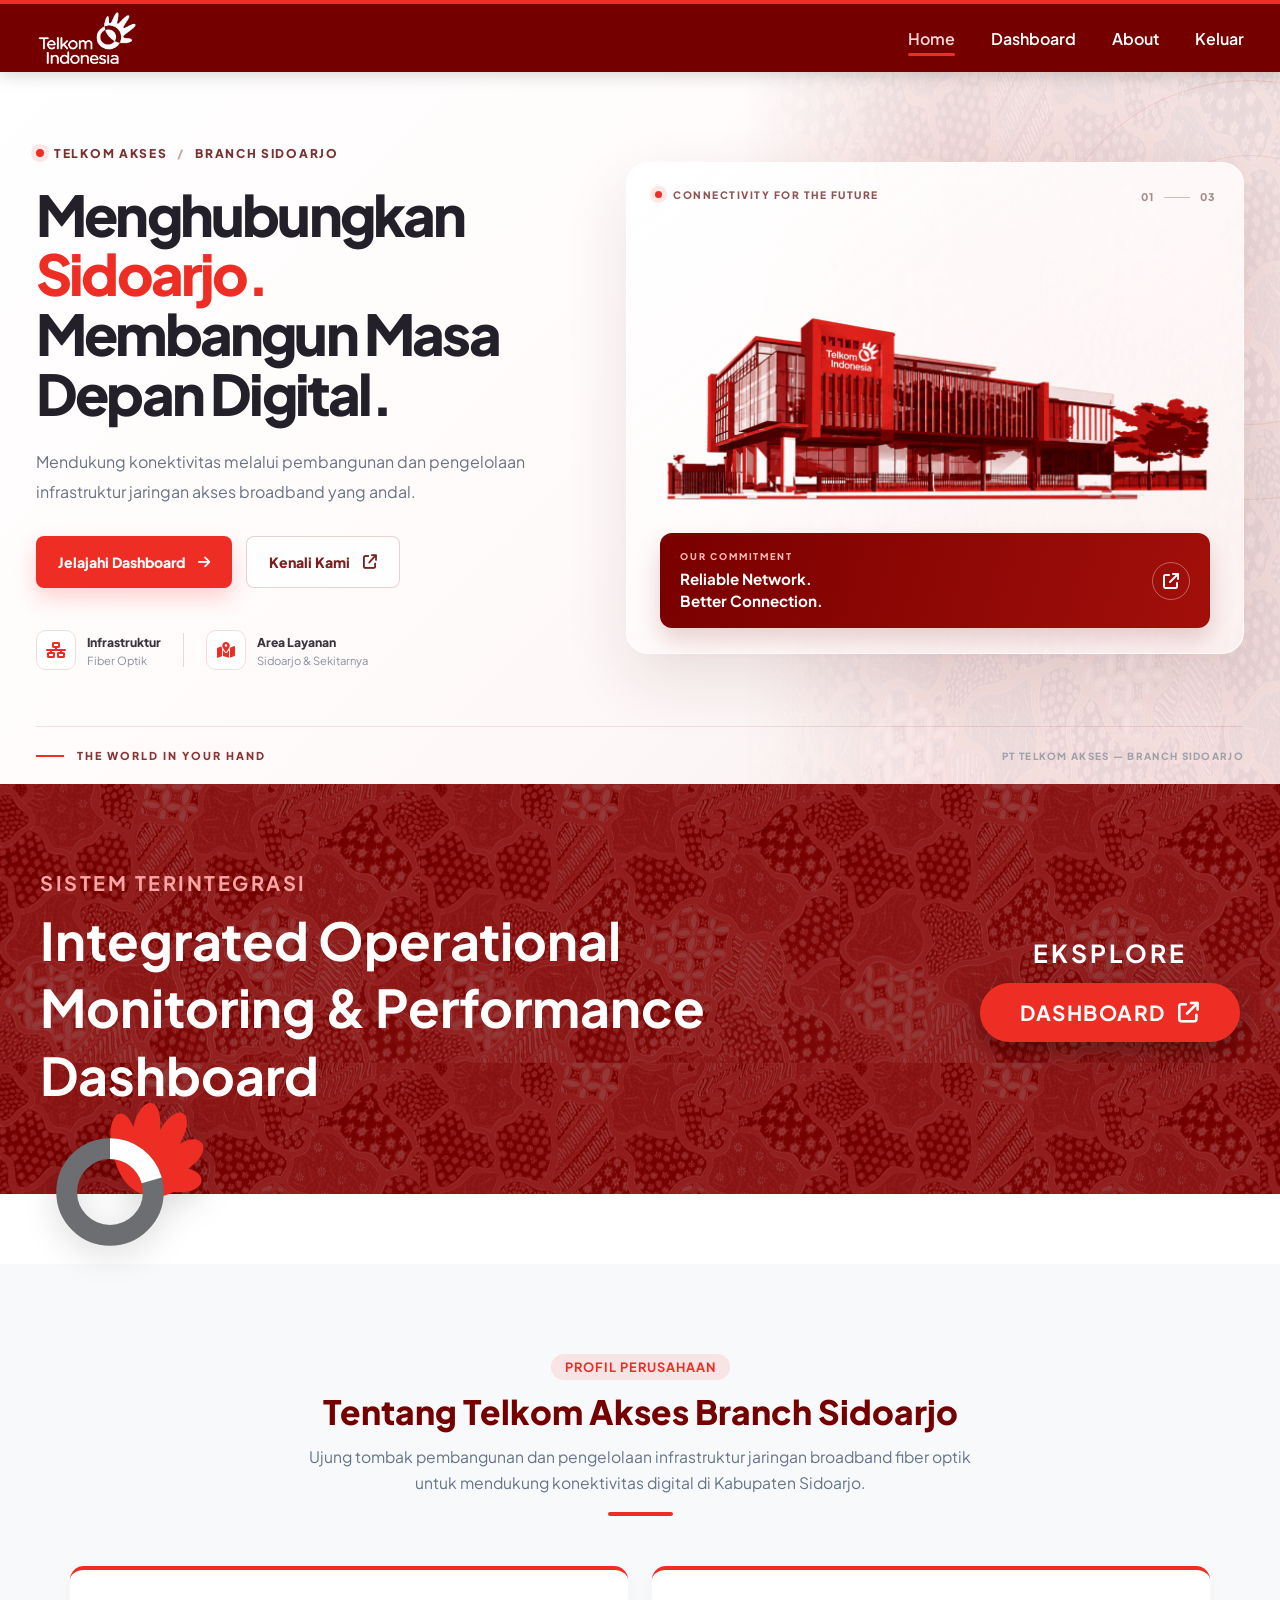
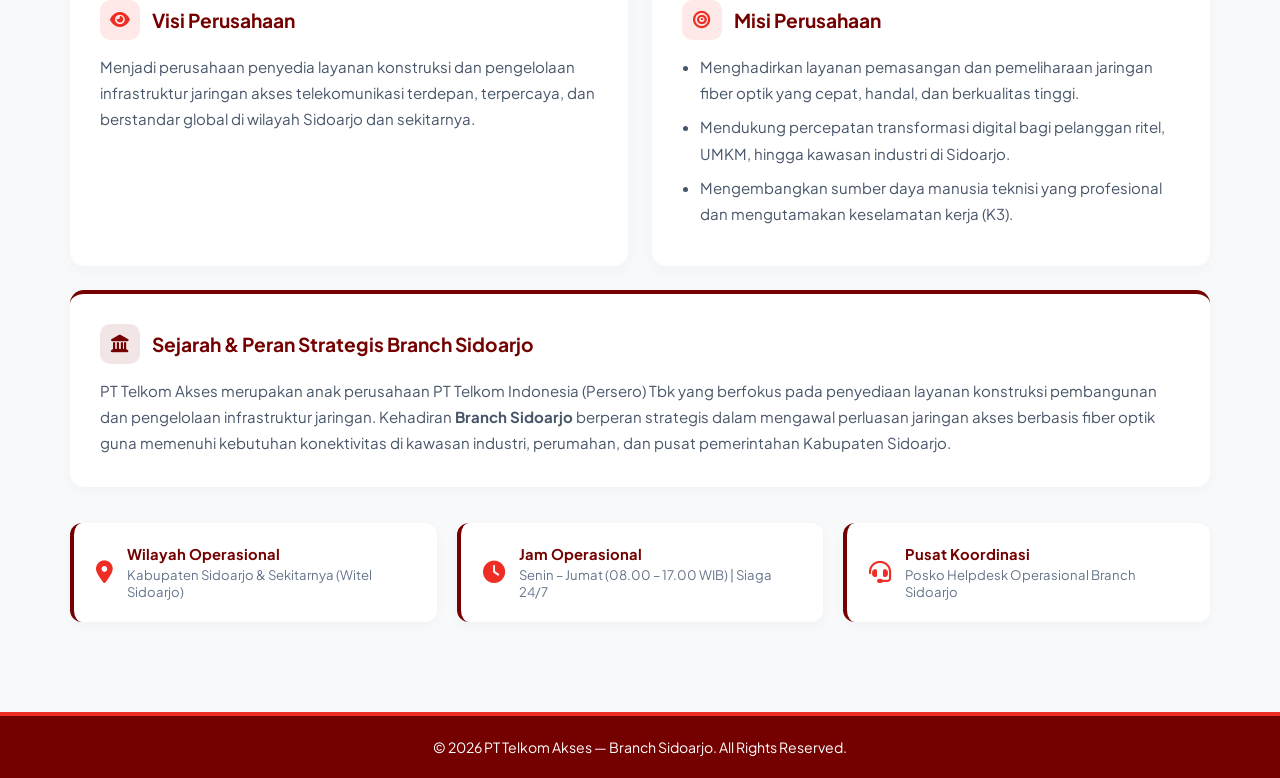
==== commit 260e4be8: "index.html" ====
--- a/index.html
+++ b/index.html
@@ -22,11 +22,11 @@
         <a href="#home" class="brand-logo-cropped" aria-label="Telkom Indonesia"></a>
 
         <nav class="nav-links">
-            <a href="#home" class="nav-item active">Home</a>
-            <a href="#about" class="nav-item">About</a>
-            <a href="#dashboard" class="nav-item">Dashboard</a>
-            <a href="#" class="nav-item btn-keluar" onclick="konfirmasiKeluar(event)">Keluar</a>
-        </nav>
+    <a href="#home" class="nav-item active">Home</a>
+    <a href="#dashboard" class="nav-item">Dashboard</a>
+    <a href="#about" class="nav-item">About</a>
+    <a href="#" class="nav-item btn-keluar" onclick="konfirmasiKeluar(event)">Keluar</a>
+</nav>
 
     </div>
 </header>
--- a/style.css
+++ b/style.css
@@ -1,8 +1,9 @@
+
 :root {
     --merah-telkom: #EE2E24;
     --maroon-gelap: #750000;
     --putih: #FFFFFF;
-    --hitam-teks: #18181B;
+    --hitam-teks: #1E293B;
     --abu-bg: #F8F9FB;
 }
 
@@ -13,71 +14,72 @@
     font-family: 'Plus Jakarta Sans', sans-serif;
 }
 
+
+
 html {
     scroll-behavior: smooth;
+    scroll-padding-top: 72px;
 }
 
 body {
-    background-color: var(--putih);
+    background: var(--putih);
     color: var(--hitam-teks);
     overflow-x: hidden;
 }
 
-/* ================= NAVBAR (LOGO KIRI DIPERBESAR) ================= */
+/* Posisi section menyesuaikan navbar fixed */
+section {
+    scroll-margin-top: 0;
+}
+
+/* Navbar */
 .navbar {
     position: fixed;
     top: 0;
     left: 0;
     width: 100%;
-    height: 98px;
-    background-color: var(--maroon-gelap);
-    border-top: 6px solid var(--merah-telkom);
+    height: 72px;
+    background: var(--maroon-gelap);
+    border-top: 4px solid var(--merah-telkom);
     z-index: 1000;
-    box-shadow: 0 4px 18px rgba(0, 0, 0, 0.22);
+    box-shadow: 0 4px 15px rgba(0,0,0,0.15);
 }
 
 .nav-container {
     max-width: 1320px;
     height: 100%;
-    margin: 0 auto;
-    padding: 0 40px;
+    margin: auto;
+    padding: 0 36px;
     display: flex;
     justify-content: space-between;
     align-items: center;
 }
 
-.brand-logo img {
-    height: 65px;             /* Sesuaikan tinggi logo di navbar */
-    width: 140px;             /* Batasi lebar kotak logo */
-    object-fit: cover;        /* Mengunci ukuran agar proporsional */
-    object-position: left top;/* Mengambil sisi kiri atas (memotong bagian bawah/slogan) */
+.brand-logo-cropped {
     display: block;
+    flex-shrink: 0;
+    width: 101px;
+    height: 56px;
+    background-image: url('logo-putih.jpg');
+    background-size: 111.5px 85.3px;
+    background-position: -4.7px -4.7px;
+    background-repeat: no-repeat;
     mix-blend-mode: screen;
-    filter: contrast(160%);
-}
-
-.brand-logo img {
-    height: 76px;
-    width: auto;
-    display: block;
-    mix-blend-mode: screen;
-    filter: contrast(160%);
 }
 
 .nav-links {
     display: flex;
     align-items: center;
-    gap: 44px;
+    gap: 36px;
 }
 
 .nav-item {
+    position: relative;
     text-decoration: none;
-    color: var(--putih);
-    font-size: 1.1rem;
+    color: white;
+    font-size: 1rem;
     font-weight: 600;
-    letter-spacing: 0.3px;
-    transition: all 0.25s ease;
-    position: relative;
+    transition: 0.2s;
 }
 
 .nav-item:hover,
@@ -91,163 +93,395 @@
     bottom: -7px;
     left: 0;
     width: 100%;
-    height: 3px;
-    background-color: var(--merah-telkom);
+    height: 2.5px;
+    background: var(--merah-telkom);
     border-radius: 2px;
 }
 
-/* ================= BAGIAN 1: HERO (LEBIH BERKARAKTER & TIDAK SEPI) ================= */
+/* ================= HOME ================= */
+
 .hero-section {
-    padding-top: 98px;
-}
-
-.hero-batik-banner {
+    position: relative;
+    isolation: isolate;
+    min-height: 690px;
+    padding-top: 72px;
+    overflow: hidden;
+    background:
+        radial-gradient(circle at 76% 42%,
+        rgba(238,46,36,0.075), transparent 30%),
+        linear-gradient(135deg,
+        #fff 0%, #fffafa 54%, #f8eeee 100%);
+}
+
+/* Motif batik HOME sudah dihilangkan */
+
+.hero-orb {
+    position: absolute;
+    z-index: -1;
+    border: 1px solid rgba(238,46,36,0.12);
+    border-radius: 50%;
+    pointer-events: none;
+}
+
+.hero-orb-one {
+    width: 420px;
+    height: 420px;
+    top: 80px;
+    right: -180px;
+}
+
+.hero-orb-two {
+    width: 270px;
+    height: 270px;
+    top: 155px;
+    right: -105px;
+}
+
+.hero-main {
+    width: min(1240px, calc(100% - 72px));
+    min-height: 555px;
+    margin: auto;
+    display: grid;
+    grid-template-columns: 0.92fr 1.08fr;
+    align-items: center;
+    gap: clamp(30px, 5vw, 76px);
+    padding: 52px 0 34px;
+}
+
+/* BATIK BACKGROUND HOME - TRANSPARAN */
+
+
+/* BATIK BACKGROUND HOME */
+.hero-batik-bg {
+    position: absolute;
+    z-index: -2;
+    top: 0;
+    right: 0;
+    width: 42%;
+    height: 100%;
+
+    background-image:
+        linear-gradient(
+            rgba(139, 0, 0, 0.55),
+            rgba(237, 28, 36, 0.45)
+        ),
+        url('batik.jpg');
+
+    /* Samakan skala dengan Dashboard */
+    background-size: 420px 420px;
+    background-repeat: repeat;
+    background-position: right top;
+
+    opacity: 0.13;
+
+    mask-image: linear-gradient(
+        90deg,
+        transparent 0%,
+        #000 35%,
+        #000 100%
+    );
+
+    pointer-events: none;
+}
+
+
+/* HERO TEXT */
+
+.hero-copy {
+    position: relative;
+    z-index: 2;
+    padding: 16px 0 22px;
+}
+
+.hero-eyebrow {
+    display: inline-flex;
+    align-items: center;
+    gap: 10px;
+    color: #7b3030;
+    font-size: 0.75rem;
+    font-weight: 800;
+    letter-spacing: 1.7px;
+    margin-bottom: 24px;
+}
+
+.eyebrow-dot,
+.visual-label-mark {
+    width: 8px;
+    height: 8px;
+    display: inline-block;
+    border-radius: 50%;
+    background: var(--merah-telkom);
+    box-shadow: 0 0 0 5px rgba(238,46,36,0.11);
+}
+
+.eyebrow-divider {
+    color: #c5a3a3;
+}
+
+.hero-title {
+    color: #24202a;
+    font-size: clamp(2.8rem, 4.4vw, 4.45rem);
+    font-weight: 800;
+    letter-spacing: -2.8px;
+    line-height: 1.06;
+}
+
+.hero-title-red {
+    color: var(--merah-telkom);
+}
+
+.hero-description {
+    max-width: 490px;
+    margin-top: 24px;
+    color: #697386;
+    font-size: 1rem;
+    line-height: 1.85;
+}
+
+/* HERO BUTTON */
+
+.hero-actions {
+    display: flex;
+    flex-wrap: wrap;
+    align-items: center;
+    gap: 14px;
+    margin-top: 30px;
+}
+
+.hero-btn-primary,
+.hero-btn-secondary {
+    min-height: 52px;
+    padding: 0 22px;
+    display: inline-flex;
+    align-items: center;
+    justify-content: center;
+    gap: 13px;
+    border-radius: 8px;
+    text-decoration: none;
+    font-size: 0.88rem;
+    font-weight: 800;
+    transition: 0.2s ease;
+}
+
+.hero-btn-primary {
+    color: white;
+    background: var(--merah-telkom);
+    box-shadow: 0 10px 22px rgba(238,46,36,0.20);
+}
+
+.hero-btn-primary:hover {
+    background: #d9231b;
+    box-shadow: 0 14px 26px rgba(238,46,36,0.26);
+    transform: translateY(-3px);
+}
+
+.hero-btn-secondary {
+    color: #7b2020;
+    border: 1px solid rgba(117,0,0,0.17);
+    background: rgba(255,255,255,0.72);
+}
+
+.hero-btn-secondary:hover {
+    background: white;
+    transform: translateY(-3px);
+}
+
+/* HERO HIGHLIGHTS */
+
+.hero-highlights {
+    display: flex;
+    align-items: center;
+    gap: 22px;
+    margin-top: 42px;
+}
+
+.hero-highlight {
+    display: flex;
+    align-items: center;
+    gap: 11px;
+}
+
+.highlight-icon {
+    width: 40px;
+    height: 40px;
+    display: grid;
+    place-items: center;
+    color: var(--merah-telkom);
+    background: white;
+    border: 1px solid #f4dddd;
+    border-radius: 10px;
+}
+
+.hero-highlight strong,
+.hero-highlight small {
+    display: block;
+}
+
+.hero-highlight strong {
+    color: #3b3540;
+    font-size: 0.76rem;
+    font-weight: 800;
+}
+
+.hero-highlight small {
+    margin-top: 3px;
+    color: #87909e;
+    font-size: 0.7rem;
+}
+
+.highlight-separator {
+    width: 1px;
+    height: 34px;
+    background: #e7d9d9;
+}
+
+/* HERO BUILDING */
+
+.hero-visual {
+    position: relative;
+    min-width: 0;
+    min-height: 430px;
+    display: flex;
+    flex-direction: column;
+    justify-content: flex-end;
+    padding: 28px 25px 25px;
+    border-radius: 22px;
+    background: linear-gradient(
+        145deg,
+        rgba(255,255,255,0.96),
+        rgba(255,245,245,0.84)
+    );
+    border: 1px solid rgba(255,255,255,0.9);
+    box-shadow: 0 25px 65px rgba(89,26,26,0.11);
+}
+
+/* Panel batik di belakang gedung sudah dihilangkan */
+
+.visual-top-label {
+    position: absolute;
+    top: 25px;
+    left: 28px;
+    display: flex;
+    align-items: center;
+    gap: 11px;
+    color: #8b5555;
+    font-size: 0.64rem;
+    font-weight: 800;
+    letter-spacing: 1.5px;
+}
+
+.visual-label-mark {
+    width: 7px;
+    height: 7px;
+}
+
+.visual-index {
+    position: absolute;
+    right: 28px;
+    top: 27px;
+    color: #a98a8a;
+    font-size: 0.66rem;
+    font-weight: 800;
+    letter-spacing: 1px;
+}
+
+.visual-index span {
+    display: inline-block;
+    width: 26px;
+    height: 1px;
+    margin: 0 7px 3px;
+    background: #d8baba;
+}
+
+.building-frame {
     position: relative;
     width: 100%;
-    min-height: 490px;
-    display: flex;
-    align-items: center;
-    justify-content: center;
-    text-align: center;
-    background: linear-gradient(180deg, #FFFFFF 0%, #FFF7F7 100%);
+    margin: 35px auto 0;
     overflow: hidden;
-    padding: 50px 24px;
-}
-
-/* Latar Batik Transparan */
-.batik-light-bg {
-    position: absolute;
-    inset: 0;
-    background-image: url('batik.jpg');
-    background-size: 400px;
-    background-repeat: repeat;
-    opacity: 0.16;
-    filter: sepia(100%) hue-rotate(-50deg) saturate(350%);
-    pointer-events: none;
-}
-
-/* Watermark Ikon Telkom di Tengah Belakang Hero agar Tidak Sepi */
-.hero-bg-emblem {
-    position: absolute;
-    width: 440px;
-    height: 440px;
-    opacity: 0.1;
-    pointer-events: none;
-    z-index: 1;
-    transform: rotate(-6deg);
-}
-
-.hero-bg-emblem svg {
-    width: 100%;
-    height: 100%;
-}
-
-.hero-title-box {
+}
+
+.building-frame img {
+    display: block;
+    width: 112%;
+    max-width: none;
+    height: auto;
+    margin-left: -6%;
+    mix-blend-mode: multiply;
+    filter: saturate(0.92) contrast(1.04);
+}
+
+.visual-caption {
     position: relative;
     z-index: 2;
-    max-width: 920px;
-}
-
-.hero-pill {
-    display: inline-flex;
-    align-items: center;
-    gap: 10px;
-    background-color: var(--putih);
-    border: 1.5px solid rgba(238, 46, 36, 0.25);
-    color: var(--maroon-gelap);
-    padding: 8px 20px;
-    border-radius: 50px;
-    font-size: 0.85rem;
-    font-weight: 700;
-    letter-spacing: 1.2px;
-    margin-bottom: 24px;
-    box-shadow: 0 4px 15px rgba(117, 0, 0, 0.08);
-}
-
-.pulse-dot {
-    width: 9px;
-    height: 9px;
-    background-color: var(--merah-telkom);
+    display: flex;
+    align-items: center;
+    justify-content: space-between;
+    margin: -2px 8px 0;
+    padding: 17px 20px;
+    color: white;
+    background: linear-gradient(105deg,#790000,#a20f0a);
+    border-radius: 12px;
+    box-shadow: 0 12px 24px rgba(117,0,0,0.17);
+}
+
+.caption-overline {
+    display: block;
+    margin-bottom: 6px;
+    color: #ffb9b5;
+    font-size: 0.58rem;
+    font-weight: 800;
+    letter-spacing: 1.8px;
+}
+
+.visual-caption strong {
+    font-size: 0.95rem;
+    line-height: 1.35;
+}
+
+.caption-arrow {
+    width: 38px;
+    height: 38px;
+    display: grid;
+    place-items: center;
+    border: 1px solid rgba(255,255,255,0.35);
     border-radius: 50%;
-    box-shadow: 0 0 0 4px rgba(238, 46, 36, 0.2);
-}
-
-.hero-title-box h1 {
-    display: flex;
-    flex-direction: column;
-    align-items: center;
-    gap: 4px;
-}
-
-.welcome-small {
-    font-family: 'Montserrat', sans-serif;
-    font-size: 1.5rem;
-    font-weight: 700;
-    letter-spacing: 6px;
-    color: #3F3F46;
-}
-
-.company-main {
-    font-family: 'Montserrat', sans-serif;
-    font-size: 4.1rem;
-    font-weight: 900;
+    color: white;
+}
+
+/* HERO BOTTOM */
+
+.hero-bottomline {
+    width: min(1240px, calc(100% - 72px));
+    min-height: 58px;
+    margin: auto;
+    display: flex;
+    align-items: center;
+    gap: 13px;
+    border-top: 1px solid rgba(117,0,0,0.10);
+    color: #8b3333;
+    font-size: 0.68rem;
+    font-weight: 800;
     letter-spacing: 2px;
-    line-height: 1.1;
-    background: linear-gradient(135deg, var(--merah-telkom) 20%, var(--maroon-gelap) 95%);
-    -webkit-background-clip: text;
-    background-clip: text;
-    -webkit-text-fill-color: transparent;
-    filter: drop-shadow(0 2px 10px rgba(255, 255, 255, 0.8));
-}
-
-.branch-sub {
-    font-family: 'Montserrat', sans-serif;
-    font-size: 2.3rem;
-    font-weight: 800;
-    letter-spacing: 4px;
-    color: #18181B;
-    margin-top: 2px;
-}
-
-/* Slogan Bar yang Lebih Stylish */
-.tagline-bar {
-    background-color: var(--putih);
-    padding: 34px 20px;
-    border-top: 1px solid rgba(117, 0, 0, 0.08);
-    border-bottom: 1px solid rgba(117, 0, 0, 0.08);
-}
-
-.tagline-wrapper {
-    display: flex;
-    align-items: center;
-    justify-content: center;
-    gap: 20px;
-}
-
-.line-accent {
-    width: 60px;
-    height: 3px;
-    background: linear-gradient(90deg, transparent, var(--merah-telkom));
-    border-radius: 2px;
-}
-
-.line-accent:last-child {
-    background: linear-gradient(90deg, var(--merah-telkom), transparent);
-}
-
-.slogan-text {
-    font-family: 'Montserrat', sans-serif;
-    font-size: 1.55rem;
-    font-weight: 700;
-    font-style: italic;
-    color: var(--maroon-gelap);
-    letter-spacing: 1px;
-}
-
-/* ================= BAGIAN 2: BANNER DASHBOARD (TANPA KARTU BAWAH) ================= */
+}
+
+.bottomline-rule {
+    width: 28px;
+    height: 2px;
+    background: var(--merah-telkom);
+}
+
+.bottomline-note {
+    margin-left: auto;
+    color: #a1a1aa;
+    font-size: 0.62rem;
+    letter-spacing: 1.3px;
+}
+
+/* ================= DASHBOARD ================= */
+
 .dashboard-wrapper {
     position: relative;
-    background-color: var(--putih);
+    background: white;
     padding-bottom: 70px;
 }
 
@@ -255,12 +489,14 @@
     position: relative;
     width: 100%;
     min-height: 410px;
-    background-color: var(--maroon-gelap);
+    background: var(--maroon-gelap);
     display: flex;
     align-items: center;
     padding: 60px 40px;
     overflow: visible;
 }
+
+/* Motif batik Dashboard tetap dipertahankan */
 
 .batik-dark-bg {
     position: absolute;
@@ -269,7 +505,8 @@
     background-size: 420px;
     background-repeat: repeat;
     opacity: 0.22;
-    filter: sepia(100%) hue-rotate(-50deg) saturate(500%) contrast(120%);
+    filter: sepia(100%) hue-rotate(-50deg)
+            saturate(500%) contrast(120%);
     mix-blend-mode: luminosity;
     pointer-events: none;
 }
@@ -279,7 +516,7 @@
     z-index: 2;
     max-width: 1200px;
     width: 100%;
-    margin: 0 auto;
+    margin: auto;
     display: flex;
     justify-content: space-between;
     align-items: center;
@@ -289,16 +526,15 @@
 .banner-kicker {
     display: inline-block;
     color: #FCA5A5;
-    font-size: 0.85rem;
+    font-size: 1.25rem;
     font-weight: 700;
     letter-spacing: 2.5px;
     margin-bottom: 12px;
 }
 
 .banner-text h2 {
-    font-family: 'Montserrat', sans-serif;
-    color: var(--putih);
-    font-size: 2.55rem;
+    color: white;
+    font-size: 3.25rem;
     font-weight: 700;
     line-height: 1.3;
 }
@@ -312,8 +548,7 @@
 }
 
 .eksplore-text {
-    font-family: 'Montserrat', sans-serif;
-    color: var(--putih);
+    color: white;
     font-size: 1.55rem;
     font-weight: 700;
     letter-spacing: 3px;
@@ -321,27 +556,25 @@
 
 .btn-dashboard-pill {
     text-decoration: none;
-    background-color: var(--merah-telkom);
-    color: var(--putih);
+    background: var(--merah-telkom);
+    color: white;
     padding: 16px 40px;
     border-radius: 50px;
-    font-family: 'Montserrat', sans-serif;
     font-size: 1.3rem;
     font-weight: 700;
     letter-spacing: 1.5px;
     display: inline-flex;
     align-items: center;
     gap: 12px;
-    box-shadow: 0 10px 25px rgba(0, 0, 0, 0.3);
-    transition: transform 0.25s ease, background-color 0.25s ease;
+    box-shadow: 0 10px 25px rgba(0,0,0,0.3);
+    transition: 0.25s;
 }
 
 .btn-dashboard-pill:hover {
-    background-color: #ff3b30;
+    background: #ff3b30;
     transform: translateY(-3px) scale(1.03);
 }
 
-/* Ikon Telkom Tanpa Background (Vektor Tajam) */
 .floating-telkom-svg {
     position: absolute;
     left: 40px;
@@ -350,327 +583,370 @@
     height: 175px;
     z-index: 5;
     pointer-events: none;
-    filter: drop-shadow(0 8px 16px rgba(0, 0, 0, 0.15));
-}
-
-/* ================= BAGIAN 3: ABOUT (LENGKAP & TERSTRUKTUR) ================= */
+    filter: drop-shadow(0 8px 16px rgba(0,0,0,0.15));
+}
+
+/* ================= ABOUT ================= */
+
 .about-section {
-    background-color: var(--abu-bg);
-    padding: 100px 24px;
-    border-top: 1px solid rgba(0, 0, 0, 0.05);
+    background: var(--abu-bg);
+    padding: 90px 24px;
 }
 
 .about-container {
-    max-width: 1160px;
-    margin: 0 auto;
+    max-width: 1140px;
+    margin: auto;
 }
 
 .about-header {
     text-align: center;
-    margin-bottom: 54px;
+    margin-bottom: 50px;
 }
 
 .sub-badge {
     display: inline-block;
-    background-color: rgba(238, 46, 36, 0.1);
+    background: rgba(238,46,36,0.1);
     color: var(--merah-telkom);
-    font-size: 0.82rem;
+    font-size: 0.8rem;
     font-weight: 700;
-    padding: 6px 16px;
+    padding: 5px 14px;
     border-radius: 50px;
-    letter-spacing: 1.5px;
-    margin-bottom: 12px;
+    letter-spacing: 1px;
+    margin-bottom: 10px;
 }
 
 .about-header h2 {
-    font-family: 'Montserrat', sans-serif;
-    font-size: 2.25rem;
+    font-size: 2.1rem;
     color: var(--maroon-gelap);
     font-weight: 800;
-    margin-bottom: 14px;
+    margin-bottom: 12px;
 }
 
 .about-lead {
-    max-width: 740px;
-    margin: 0 auto;
-    color: #52525B;
-    font-size: 1.02rem;
-    line-height: 1.7;
+    max-width: 700px;
+    margin: auto;
+    color: #64748B;
+    font-size: 0.98rem;
+    line-height: 1.65;
 }
 
 .red-divider {
-    width: 75px;
-    height: 4px;
-    background-color: var(--merah-telkom);
-    margin: 20px auto 0;
+    width: 65px;
+    height: 3.5px;
+    background: var(--merah-telkom);
+    margin: 16px auto 0;
     border-radius: 2px;
 }
 
 .vm-grid {
     display: grid;
-    grid-template-columns: repeat(2, 1fr);
+    grid-template-columns: repeat(2,1fr);
     gap: 24px;
     margin-bottom: 24px;
 }
 
 .about-box {
-    background-color: var(--putih);
-    padding: 34px;
-    border-radius: 16px;
+    background: white;
+    padding: 30px;
+    border-radius: 14px;
     border-top: 4px solid var(--merah-telkom);
-    box-shadow: 0 6px 22px rgba(0, 0, 0, 0.04);
+    box-shadow: 0 4px 16px rgba(0,0,0,0.03);
 }
 
 .history-box {
     border-top-color: var(--maroon-gelap);
-    margin-bottom: 44px;
+    margin-bottom: 36px;
 }
 
 .box-title {
     display: flex;
     align-items: center;
-    gap: 14px;
-    margin-bottom: 16px;
+    gap: 12px;
+    margin-bottom: 14px;
 }
 
 .icon-circle {
-    width: 44px;
-    height: 44px;
+    width: 40px;
+    height: 40px;
+    flex-shrink: 0;
     border-radius: 10px;
-    background-color: rgba(238, 46, 36, 0.1);
+    background: rgba(238,46,36,0.1);
     color: var(--merah-telkom);
     display: flex;
     align-items: center;
     justify-content: center;
+    font-size: 1.1rem;
+}
+
+.icon-circle.maroon-icon {
+    background: rgba(117,0,0,0.1);
+    color: var(--maroon-gelap);
+}
+
+.box-title h3 {
     font-size: 1.2rem;
-    flex-shrink: 0;
-}
-
-.icon-circle.maroon-icon {
-    background-color: rgba(117, 0, 0, 0.1);
-    color: var(--maroon-gelap);
-}
-
-.box-title h3 {
-    font-family: 'Montserrat', sans-serif;
-    font-size: 1.3rem;
     font-weight: 700;
     color: var(--maroon-gelap);
 }
 
 .about-box p,
 .about-box ul {
-    color: #3F3F46;
-    line-height: 1.8;
-    font-size: 0.96rem;
+    color: #475569;
+    line-height: 1.75;
+    font-size: 0.94rem;
 }
 
 .about-box ul {
-    padding-left: 20px;
+    padding-left: 18px;
 }
 
 .about-box ul li {
-    margin-bottom: 10px;
-}
-
-/* Fokus Layanan */
-.services-section {
-    margin-bottom: 44px;
-}
-
-.sub-section-heading {
-    font-family: 'Montserrat', sans-serif;
-    font-size: 1.4rem;
-    font-weight: 700;
-    color: var(--maroon-gelap);
-    margin-bottom: 20px;
-    text-align: center;
-}
-
-.services-grid {
-    display: grid;
-    grid-template-columns: repeat(4, 1fr);
-    gap: 20px;
-}
-
-.service-card {
-    background-color: var(--putih);
-    padding: 26px 22px;
-    border-radius: 14px;
-    border: 1px solid rgba(117, 0, 0, 0.1);
-    box-shadow: 0 4px 14px rgba(0, 0, 0, 0.03);
-    transition: transform 0.25s ease, border-color 0.25s ease;
-}
-
-.service-card:hover {
-    transform: translateY(-5px);
-    border-color: var(--merah-telkom);
-}
-
-.service-card i {
-    font-size: 1.6rem;
-    color: var(--merah-telkom);
-    margin-bottom: 14px;
-}
-
-.service-card h4 {
-    font-size: 1.02rem;
-    font-weight: 700;
-    color: var(--hitam-teks);
     margin-bottom: 8px;
 }
 
-.service-card p {
-    font-size: 0.88rem;
-    color: #52525B;
-    line-height: 1.6;
-}
-
-/* Banner Nilai Budaya AKHLAK */
-.values-banner {
-    background: linear-gradient(135deg, var(--maroon-gelap) 0%, #990000 100%);
-    border-radius: 16px;
-    padding: 32px 36px;
-    margin-bottom: 28px;
-    display: flex;
-    justify-content: space-between;
-    align-items: center;
-    flex-wrap: wrap;
-    gap: 24px;
-    color: var(--putih);
-}
-
-.values-title span {
-    font-size: 0.78rem;
-    font-weight: 700;
-    letter-spacing: 2px;
-    color: #FCA5A5;
-}
-
-.values-title h3 {
-    font-family: 'Montserrat', sans-serif;
-    font-size: 1.5rem;
-    font-weight: 800;
-    margin-top: 4px;
-}
-
-.akhlak-pills {
-    display: flex;
-    flex-wrap: wrap;
-    gap: 12px;
-}
-
-.akhlak-item {
-    background-color: rgba(255, 255, 255, 0.12);
-    border: 1px solid rgba(255, 255, 255, 0.25);
-    padding: 10px 18px;
-    border-radius: 10px;
-    font-size: 0.95rem;
-    font-weight: 500;
-}
-
-.akhlak-item strong {
-    color: #FFD6D4;
-    font-size: 1.1rem;
-    margin-right: 2px;
-}
-
-/* Info Kantor */
 .info-cards-row {
     display: grid;
-    grid-template-columns: repeat(3, 1fr);
+    grid-template-columns: repeat(3,1fr);
     gap: 20px;
 }
 
 .info-mini-card {
-    background-color: var(--putih);
-    padding: 24px;
+    background: white;
+    padding: 22px;
     border-radius: 12px;
     display: flex;
     align-items: center;
-    gap: 16px;
+    gap: 14px;
     border-left: 4px solid var(--maroon-gelap);
-    box-shadow: 0 4px 12px rgba(0, 0, 0, 0.03);
+    box-shadow: 0 4px 12px rgba(0,0,0,0.03);
 }
 
 .info-mini-card i {
-    font-size: 1.5rem;
+    font-size: 1.4rem;
     color: var(--merah-telkom);
 }
 
 .info-mini-card h4 {
-    font-size: 0.95rem;
+    font-size: 0.92rem;
     color: var(--maroon-gelap);
-    margin-bottom: 4px;
+    margin-bottom: 3px;
 }
 
 .info-mini-card p {
-    font-size: 0.86rem;
-    color: #52525B;
-    line-height: 1.4;
+    font-size: 0.82rem;
+    color: #64748B;
 }
 
 /* ================= FOOTER ================= */
+
 .footer {
-    background-color: var(--maroon-gelap);
-    color: var(--putih);
+    background: var(--maroon-gelap);
+    color: white;
     text-align: center;
-    padding: 24px;
-    font-size: 0.9rem;
+    padding: 22px;
+    font-size: 0.88rem;
     border-top: 4px solid var(--merah-telkom);
 }
 
-/* ================= RESPONSIVE LAYAR KECIL ================= */
-@media (max-width: 960px) {
-    .services-grid {
-        grid-template-columns: repeat(2, 1fr);
-    }
-}
-
-@media (max-width: 768px) {
-    .navbar {
-        height: 80px;
-    }
-    .brand-logo img {
-        height: 54px;
-    }
-    .nav-container {
-        padding: 0 20px;
-    }
-    .nav-links {
-        gap: 18px;
-    }
-    .nav-item {
+/* ================= TABLET ================= */
+
+@media (max-width: 1000px) {
+
+    .hero-main {
+        grid-template-columns: 1fr 1fr;
+        gap: 28px;
+    }
+
+    .hero-title {
+        font-size: clamp(2.5rem,5vw,3.6rem);
+    }
+
+    .hero-visual {
+        min-height: 370px;
+        padding: 22px 18px;
+    }
+
+    .hero-highlights {
+        gap: 13px;
+    }
+
+}
+
+/* ================= MOBILE ================= */
+
+@media (max-width: 760px) {
+
+    .hero-section {
+        padding-top: 72px;
+    }
+
+    .hero-main {
+        width: min(100% - 40px,560px);
+        grid-template-columns: 1fr;
+        gap: 32px;
+        padding: 48px 0 28px;
+    }
+
+    .hero-copy {
+        text-align: center;
+        padding: 0;
+    }
+
+    .hero-eyebrow {
+        justify-content: center;
+        font-size: 0.65rem;
+        letter-spacing: 1.2px;
+        margin-bottom: 18px;
+    }
+
+    .hero-title {
+        font-size: clamp(2.55rem,10vw,3.6rem);
+        letter-spacing: -1.8px;
+    }
+
+    .hero-description {
+        margin: 18px auto 0;
         font-size: 0.92rem;
     }
-    .hero-section {
-        padding-top: 80px;
-    }
-    .welcome-small {
-        font-size: 1.1rem;
-    }
-    .company-main {
-        font-size: 2.5rem;
-    }
-    .branch-sub {
-        font-size: 1.4rem;
-    }
+
+    .hero-actions,
+    .hero-highlights {
+        justify-content: center;
+    }
+
+    .hero-highlights {
+        margin-top: 30px;
+        gap: 12px;
+    }
+
+    .hero-highlight {
+        text-align: left;
+    }
+
+    .highlight-separator {
+        display: none;
+    }
+
+    .hero-visual {
+        min-height: 340px;
+        width: 100%;
+    }
+
+    .hero-bottomline {
+        width: calc(100% - 40px);
+        font-size: 0.6rem;
+    }
+
+    .bottomline-note {
+        display: none;
+    }
+
     .banner-content {
         flex-direction: column;
         text-align: center;
     }
+
     .banner-text h2 {
         font-size: 1.8rem;
     }
-    .floating-telkom-svg {
-        width: 115px;
-        height: 115px;
-        bottom: -45px;
-        left: 20px;
-    }
+
     .vm-grid,
-    .services-grid,
     .info-cards-row {
         grid-template-columns: 1fr;
     }
-}+
+    .about-section {
+        padding: 65px 20px;
+    }
+
+}
+
+@media (max-width: 480px) {
+
+    .nav-container {
+        padding: 0 18px;
+    }
+
+    .nav-links {
+        gap: 14px;
+    }
+
+    .nav-item {
+        font-size: 0.78rem;
+    }
+
+    .brand-logo-cropped {
+        transform: scale(0.88);
+        transform-origin: left center;
+    }
+
+    .hero-main {
+        width: calc(100% - 32px);
+    }
+
+    .hero-actions {
+        flex-direction: column;
+        align-items: stretch;
+    }
+
+    .hero-btn-primary,
+    .hero-btn-secondary {
+        width: 100%;
+    }
+
+    .hero-highlights {
+        flex-direction: column;
+        align-items: flex-start;
+        width: fit-content;
+        margin-left: auto;
+        margin-right: auto;
+    }
+
+    .hero-visual {
+        min-height: 290px;
+        padding: 18px 12px;
+    }
+
+    .visual-top-label {
+        left: 17px;
+        top: 18px;
+        font-size: 0.52rem;
+    }
+
+    .visual-index {
+        right: 17px;
+        top: 18px;
+    }
+
+    .visual-caption {
+        margin-left: 2px;
+        margin-right: 2px;
+        padding: 13px 15px;
+    }
+
+    .dashboard-banner {
+        padding: 50px 20px;
+    }
+
+    .banner-text h2 {
+        font-size: 1.5rem;
+    }
+
+    .banner-kicker {
+        font-size: 0.9rem;
+    }
+
+    .btn-dashboard-pill {
+        padding: 14px 25px;
+        font-size: 1rem;
+    }
+
+    .about-header h2 {
+        font-size: 1.6rem;
+    }
+
+    .about-box {
+        padding: 22px;
+    }
+
+}
